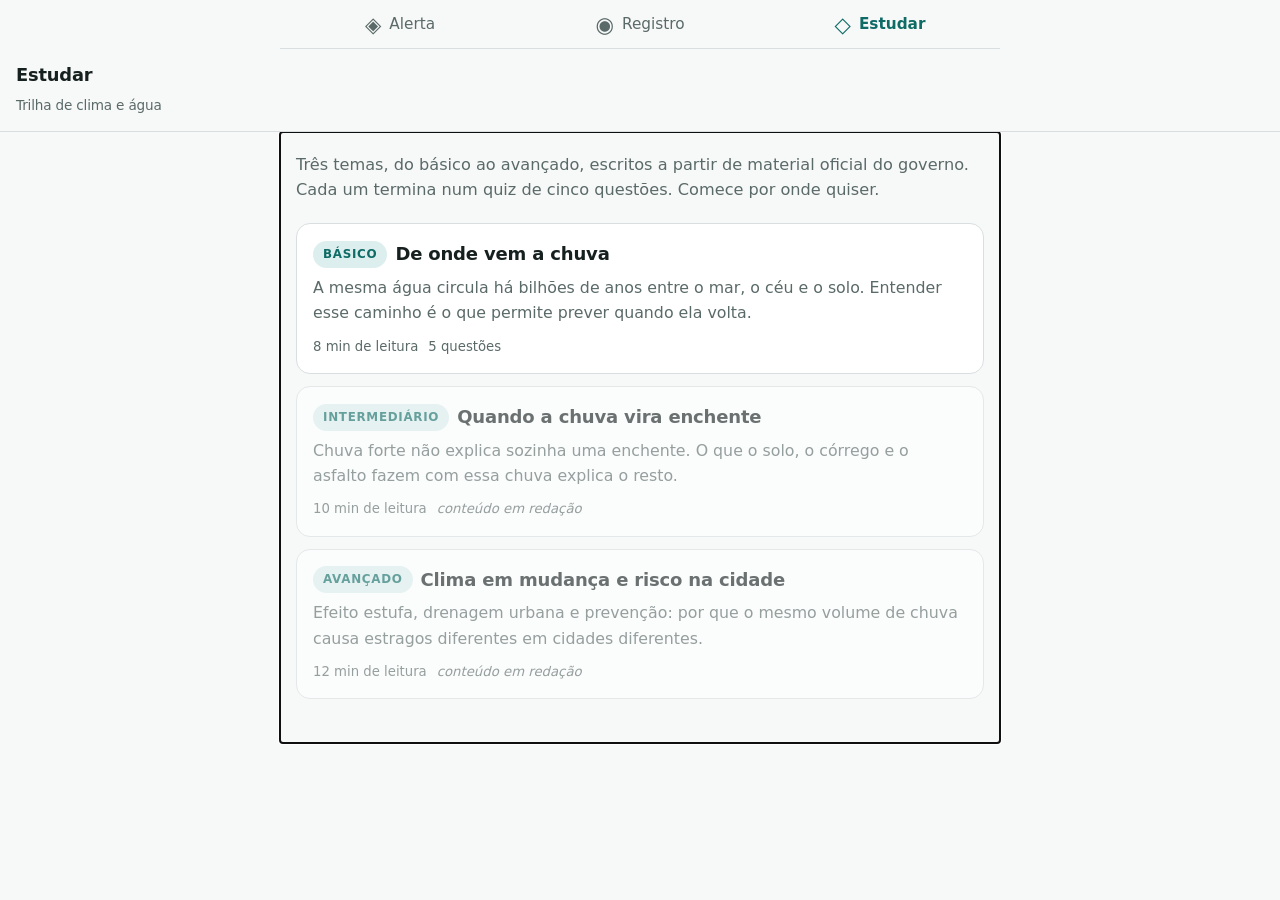
==== app/index.html @ 52921824 "Constrói o protótipo navegável e o primeiro Tema da Trilha Primeira linha de aplicação do repositóri" ====
<!doctype html>
<html lang="pt-BR">
<head>
<meta charset="utf-8">
<meta name="viewport" content="width=device-width, initial-scale=1, viewport-fit=cover">
<title>VAND — alerta, registro e estudo</title>
<meta name="description" content="Retransmite o aviso oficial do INMET, registra alagamento e ensina sobre clima com material oficial do governo.">
<meta name="theme-color" content="#0f6b66">
<link rel="manifest" href="manifest.webmanifest">
<link rel="icon" href="icons/icon-192.png">
<link rel="apple-touch-icon" href="icons/icon-192.png">
<link rel="stylesheet" href="styles.css">
</head>
<body>

<nav class="tabbar" aria-label="Seções do aplicativo">
  <button type="button" data-aba="alerta"><span class="ico" aria-hidden="true">◈</span>Alerta<span class="selo" id="selo-alerta" aria-hidden="true"></span></button>
  <button type="button" data-aba="registro"><span class="ico" aria-hidden="true">◉</span>Registro</button>
  <button type="button" data-aba="estudar"><span class="ico" aria-hidden="true">◇</span>Estudar</button>
</nav>

<header class="topbar">
  <button type="button" class="backbtn" id="voltar" hidden aria-label="Voltar">←</button>
  <h1 id="titulo">Estudar<br><span class="sub" id="subtitulo">Trilha de clima e água</span></h1>
</header>

<main class="wrap" id="tela" tabindex="-1"></main>

<script src="content.js"></script>
<script src="app.js"></script>
</body>
</html>
---- app/styles.css ----
/*
 * Paleta neutra, com acento em azul-petróleo.
 * Ver docs/adr/0003: amarelo, laranja e vermelho são reservados EXCLUSIVAMENTE
 * à severidade de aviso do INMET (aviso_cor) na aba Alerta. Não usar nenhum
 * deles como cor decorativa aqui.
 */
:root {
  --bg: #f7f8f8;
  --surface: #ffffff;
  --surface-2: #eef1f2;
  --border: #d9dfe1;
  --text: #16201f;
  --text-dim: #5a6a68;
  --accent: #0f6b66;
  --accent-soft: #dceeed;
  --accent-text: #ffffff;
  --ok: #1a6b4a;
  --ok-soft: #dcefe5;
  --no: #6b3f5f;
  --no-soft: #f0e3ec;
  --radius: 14px;
  --tabbar: 62px;
}

@media (prefers-color-scheme: dark) {
  :root {
    --bg: #0e1413;
    --surface: #161e1d;
    --surface-2: #1f2a28;
    --border: #2b3a38;
    --text: #e6ecea;
    --text-dim: #93a4a1;
    --accent: #4fd1c5;
    --accent-soft: #16302e;
    --accent-text: #06201e;
    --ok: #6ee7b7;
    --ok-soft: #14302a;
    --no: #e8a5cd;
    --no-soft: #2e1b28;
  }
}

* { box-sizing: border-box; }

html, body {
  margin: 0;
  padding: 0;
  background: var(--bg);
  color: var(--text);
  font-family: system-ui, -apple-system, "Segoe UI", Roboto, sans-serif;
  font-size: 17px;
  line-height: 1.6;
  -webkit-text-size-adjust: 100%;
}

body {
  padding-bottom: calc(var(--tabbar) + env(safe-area-inset-bottom, 0px));
  overflow-wrap: break-word;
}

.wrap {
  max-width: 720px;
  margin: 0 auto;
  padding: 16px 16px 32px;
}

/* ---------- cabeçalho ---------- */
.topbar {
  position: sticky;
  top: 0;
  z-index: 5;
  background: var(--bg);
  border-bottom: 1px solid var(--border);
  padding: 12px 16px calc(12px + env(safe-area-inset-top, 0px));
  padding-top: calc(12px + env(safe-area-inset-top, 0px));
  display: flex;
  align-items: center;
  gap: 12px;
  min-height: 54px;
}
.topbar h1 { font-size: 1.05rem; margin: 0; font-weight: 650; letter-spacing: -0.01em; }
.topbar .sub { font-size: .8rem; color: var(--text-dim); font-weight: 400; }

.backbtn {
  appearance: none;
  border: 1px solid var(--border);
  background: var(--surface);
  color: var(--text);
  border-radius: 999px;
  width: 38px; height: 38px;
  font-size: 1.1rem;
  cursor: pointer;
  flex: 0 0 auto;
  display: grid; place-items: center;
}
.backbtn:active { background: var(--surface-2); }
/* [hidden] sozinho não vence o display:grid acima. */
.backbtn[hidden] { display: none; }

/* ---------- trilha ---------- */
.intro { color: var(--text-dim); font-size: .95rem; margin: 4px 0 20px; }

.tema-card {
  display: block;
  width: 100%;
  text-align: left;
  background: var(--surface);
  border: 1px solid var(--border);
  border-radius: var(--radius);
  padding: 16px;
  margin-bottom: 12px;
  cursor: pointer;
  color: inherit;
  font: inherit;
  position: relative;
}
.tema-card:active { background: var(--surface-2); }
.tema-card[disabled] { cursor: default; opacity: .62; }

.tema-head { display: flex; align-items: center; gap: 8px; flex-wrap: wrap; margin-bottom: 6px; }
.tema-card h2 { font-size: 1.06rem; margin: 0; font-weight: 640; letter-spacing: -0.01em; }
.tema-card p { margin: 0; color: var(--text-dim); font-size: .93rem; }

.nivel {
  font-size: .7rem;
  text-transform: uppercase;
  letter-spacing: .06em;
  font-weight: 700;
  padding: 3px 9px;
  border-radius: 999px;
  background: var(--accent-soft);
  color: var(--accent);
  border: 1px solid transparent;
}
@media (prefers-color-scheme: dark) { .nivel { color: var(--accent); } }

.meta { font-size: .78rem; color: var(--text-dim); margin-top: 10px; display: flex; gap: 10px; flex-wrap: wrap; align-items: center; }
.selo-feito { color: var(--ok); font-weight: 650; }
.selo-vazio { font-style: italic; }

/* ---------- tema ---------- */
.secao { margin: 0 0 28px; }
.secao h3 { font-size: 1.12rem; margin: 0 0 10px; letter-spacing: -0.01em; }
.secao p { margin: 0 0 14px; }

.destaque {
  background: var(--accent-soft);
  border-left: 3px solid var(--accent);
  border-radius: 0 var(--radius) var(--radius) 0;
  padding: 14px 16px;
}
.destaque h3 { font-size: 1rem; margin-bottom: 6px; }
.destaque p { margin: 0; font-size: .95rem; }

.dados { display: grid; gap: 10px; margin-bottom: 12px; }
.dado {
  background: var(--surface);
  border: 1px solid var(--border);
  border-radius: var(--radius);
  padding: 14px 16px;
  display: flex; align-items: baseline; gap: 14px;
}
.dado.largo { display: block; }
.dado .valor { font-size: 1.7rem; font-weight: 700; color: var(--accent); line-height: 1; flex: 0 0 auto; }
.dado .rotulo { font-size: .92rem; color: var(--text-dim); }
.nota { font-size: .9rem; color: var(--text-dim); margin: 0; }

.reflexao {
  background: var(--surface-2);
  border: 1px dashed var(--border);
  border-radius: var(--radius);
  padding: 14px 16px;
  margin-bottom: 12px;
}
.reflexao .tag { font-size: .7rem; text-transform: uppercase; letter-spacing: .06em; color: var(--text-dim); font-weight: 700; display: block; margin-bottom: 6px; }
.reflexao p { margin: 0; font-size: .95rem; }
.reflexao-aviso { font-size: .85rem; color: var(--text-dim); margin: -4px 0 20px; }

/* ---------- quiz ---------- */
.quiz { border-top: 1px solid var(--border); padding-top: 24px; margin-top: 8px; }
.quiz-prog { font-size: .78rem; color: var(--text-dim); text-transform: uppercase; letter-spacing: .06em; font-weight: 700; margin-bottom: 8px; }
.quiz h3 { font-size: 1.08rem; margin: 0 0 14px; }

.alts { display: grid; gap: 8px; margin-bottom: 14px; }
.alt {
  appearance: none;
  text-align: left;
  font: inherit;
  color: inherit;
  background: var(--surface);
  border: 1px solid var(--border);
  border-radius: var(--radius);
  padding: 13px 15px;
  cursor: pointer;
  display: flex; gap: 11px; align-items: flex-start;
  min-height: 48px;
}
.alt:active { background: var(--surface-2); }
.alt .letra { font-weight: 700; color: var(--text-dim); flex: 0 0 auto; }
.alt[aria-disabled="true"] { cursor: default; }
.alt.certa { background: var(--ok-soft); border-color: var(--ok); }
.alt.certa .letra { color: var(--ok); }
.alt.errada { background: var(--no-soft); border-color: var(--no); }
.alt.errada .letra { color: var(--no); }

.explica {
  border-radius: var(--radius);
  padding: 14px 16px;
  margin-bottom: 16px;
  font-size: .95rem;
  background: var(--surface-2);
  border: 1px solid var(--border);
}
.explica strong { display: block; margin-bottom: 4px; }
.explica.certa strong { color: var(--ok); }
.explica.errada strong { color: var(--no); }

.btn {
  appearance: none;
  font: inherit;
  font-weight: 620;
  border: none;
  border-radius: 999px;
  padding: 13px 22px;
  background: var(--accent);
  color: var(--accent-text);
  cursor: pointer;
  min-height: 48px;
}
.btn:active { filter: brightness(.93); }
.btn.ghost { background: transparent; color: var(--accent); border: 1px solid var(--border); }
.btn-row { display: flex; gap: 10px; flex-wrap: wrap; }

/* ---------- resultado ---------- */
.resultado { text-align: center; padding: 20px 0 8px; }
.resultado .score { font-size: 2.6rem; font-weight: 700; color: var(--accent); line-height: 1; }
.resultado p { color: var(--text-dim); }

/* ---------- fontes ---------- */
.fontes { margin-top: 32px; border-top: 1px solid var(--border); padding-top: 16px; font-size: .85rem; color: var(--text-dim); }
.fontes h4 { font-size: .78rem; text-transform: uppercase; letter-spacing: .06em; margin: 0 0 8px; color: var(--text-dim); }
.fontes li { margin-bottom: 8px; }
.fontes ul { margin: 0; padding-left: 18px; }
.aviso-redacao { margin-top: 12px; font-style: italic; }

/* ---------- abas vazias ---------- */
.vazia { text-align: center; padding: 56px 8px; color: var(--text-dim); }
.vazia h2 { color: var(--text); font-size: 1.15rem; margin-bottom: 8px; }
.vazia p { font-size: .95rem; max-width: 34ch; margin: 0 auto 10px; }

/* ---------- barra de abas ---------- */
.tabbar {
  position: fixed;
  bottom: 0; left: 0; right: 0;
  height: calc(var(--tabbar) + env(safe-area-inset-bottom, 0px));
  padding-bottom: env(safe-area-inset-bottom, 0px);
  background: var(--surface);
  border-top: 1px solid var(--border);
  display: flex;
  z-index: 10;
}
.tabbar button {
  flex: 1;
  appearance: none;
  background: none;
  border: none;
  font: inherit;
  font-size: .72rem;
  color: var(--text-dim);
  cursor: pointer;
  display: flex;
  flex-direction: column;
  align-items: center;
  justify-content: center;
  gap: 3px;
  padding: 0;
  position: relative;
}
.tabbar button .ico { font-size: 1.25rem; line-height: 1; }
.tabbar button[aria-current="page"] { color: var(--accent); font-weight: 650; }

/* Selo de presença, nunca contagem — ver ESTADO.md, política de notificação. */
.tabbar .selo {
  position: absolute;
  top: 8px;
  margin-left: 20px;
  width: 8px; height: 8px;
  border-radius: 50%;
  background: var(--accent);
  display: none;
}
.tabbar .selo.on { display: block; }

@media (min-width: 720px) {
  body { padding-bottom: 32px; }
  .tabbar {
    position: sticky;
    top: 0;
    max-width: 720px;
    margin: 0 auto;
    border-top: none;
    border-bottom: 1px solid var(--border);
    height: auto;
    background: var(--bg);
  }
  .tabbar button { flex-direction: row; gap: 8px; font-size: .9rem; padding: 12px 0; }
}
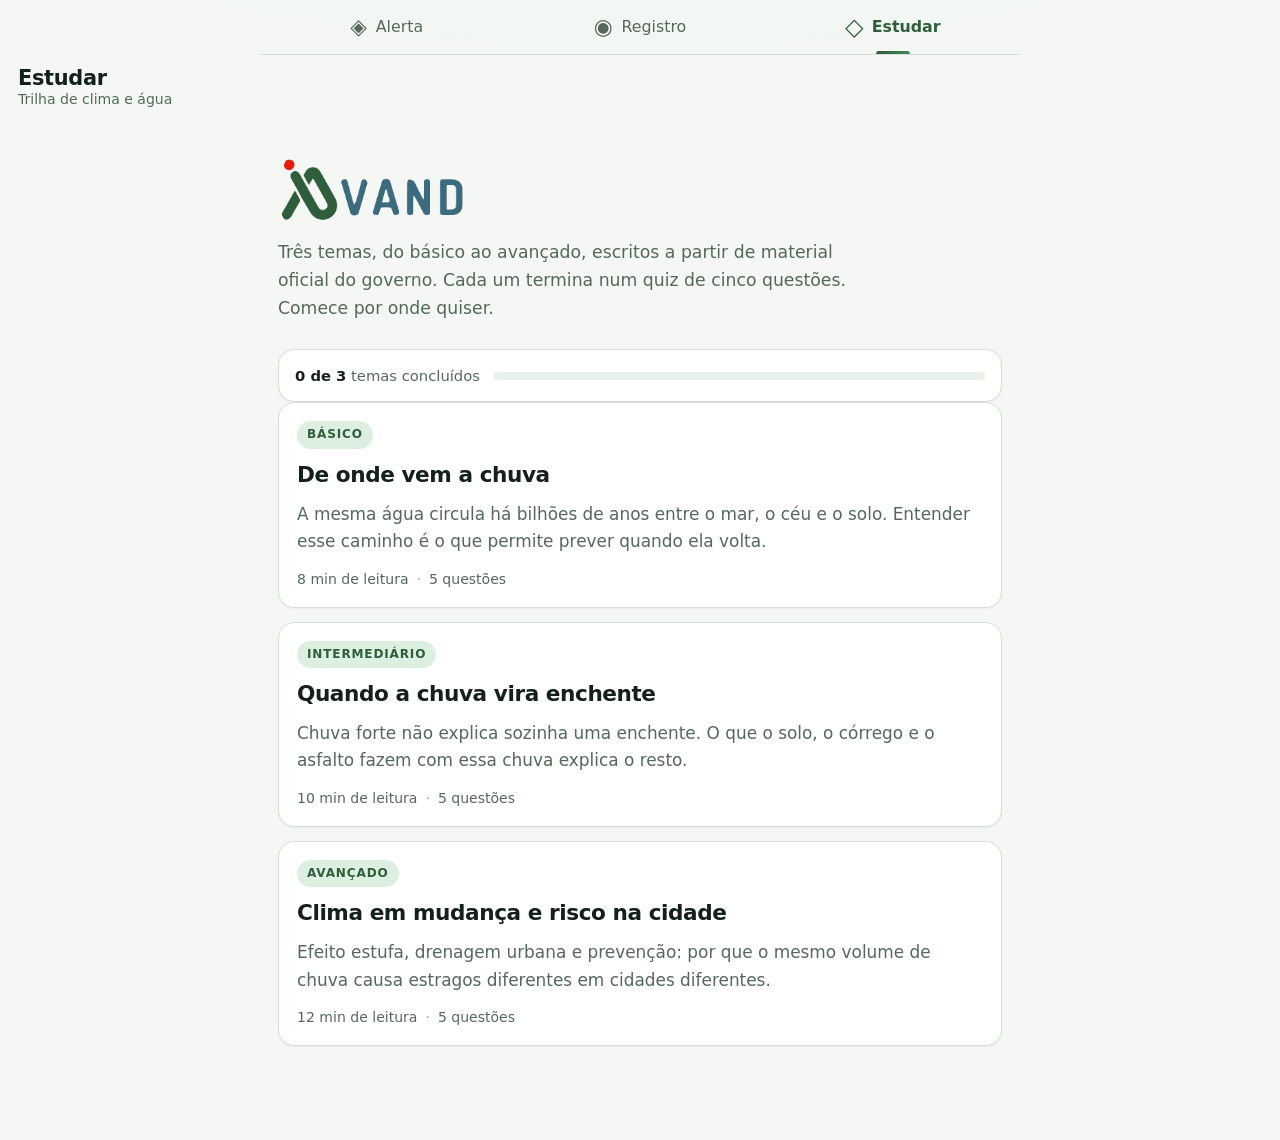
==== commit 1604f7d9: "Reveste o app com o sistema visual da marca A paleta antiga era um azul-petróleo escolhido antes de " ====
--- a/app/index.html
+++ b/app/index.html
@@ -5,7 +5,8 @@
 <meta name="viewport" content="width=device-width, initial-scale=1, viewport-fit=cover">
 <title>VAND — alerta, registro e estudo</title>
 <meta name="description" content="Retransmite o aviso oficial do INMET, registra alagamento e ensina sobre clima com material oficial do governo.">
-<meta name="theme-color" content="#0f6b66">
+<meta name="theme-color" content="#f4f7f4" media="(prefers-color-scheme: light)">
+<meta name="theme-color" content="#0d1410" media="(prefers-color-scheme: dark)">
 <link rel="manifest" href="manifest.webmanifest">
 <link rel="icon" href="icons/icon-192.png">
 <link rel="apple-touch-icon" href="icons/icon-192.png">
@@ -21,7 +22,8 @@
 
 <header class="topbar">
   <button type="button" class="backbtn" id="voltar" hidden aria-label="Voltar">←</button>
-  <h1 id="titulo">Estudar<br><span class="sub" id="subtitulo">Trilha de clima e água</span></h1>
+  <h1 id="titulo">Estudar<span class="sub" id="subtitulo">Trilha de clima e água</span></h1>
+  <div class="progresso-leitura" aria-hidden="true"></div>
 </header>
 
 <main class="wrap" id="tela" tabindex="-1"></main>
--- a/app/styles.css
+++ b/app/styles.css
@@ -1,46 +1,81 @@
 /*
- * Paleta neutra, com acento em azul-petróleo.
- * Ver docs/adr/0003: amarelo, laranja e vermelho são reservados EXCLUSIVAMENTE
- * à severidade de aviso do INMET (aviso_cor) na aba Alerta. Não usar nenhum
- * deles como cor decorativa aqui.
+ * Sistema visual do VAND.
+ *
+ * Paleta derivada da marca: o verde do monograma (#2f5e3a) é o acento.
+ * Ver docs/design/brief_telas_alerta_registro.md.
+ *
+ * ADR 0003 — amarelo, laranja e vermelho são reservados EXCLUSIVAMENTE à
+ * severidade de aviso do INMET (aviso_cor). A única exceção é o ponto da marca,
+ * e por isso a marca não aparece em cabeçalho persistente: só na abertura.
+ *
+ * Movimento: tudo o que se move está atrás de prefers-reduced-motion no fim do
+ * arquivo. Nada aqui pode depender de animação para ser compreendido.
  */
+
 :root {
-  --bg: #f7f8f8;
+  --bg: #f4f7f4;
   --surface: #ffffff;
-  --surface-2: #eef1f2;
-  --border: #d9dfe1;
-  --text: #16201f;
-  --text-dim: #5a6a68;
-  --accent: #0f6b66;
-  --accent-soft: #dceeed;
+  --surface-2: #e9efe9;
+  --border: #d5e0d6;
+  --border-forte: #bccdbe;
+  --text: #14201a;
+  --text-dim: #55685c;
+
+  --accent: #2f5e3a;
+  --accent-2: #43855a;
+  --accent-soft: #dcefe1;
   --accent-text: #ffffff;
-  --ok: #1a6b4a;
-  --ok-soft: #dcefe5;
+
   --no: #6b3f5f;
-  --no-soft: #f0e3ec;
-  --radius: 14px;
-  --tabbar: 62px;
+  --no-soft: #f3e7ef;
+
+  --sombra-1: 0 1px 2px rgba(20, 45, 30, .06);
+  --sombra-2: 0 4px 16px -6px rgba(20, 45, 30, .18);
+  --sombra-3: 0 14px 40px -12px rgba(20, 45, 30, .26);
+
+  --radius: 16px;
+  --radius-sm: 10px;
+  --tabbar: 64px;
+
+  --ease: cubic-bezier(.22, .7, .2, 1);
+  --dur: .34s;
+
+  --marca: url('icons/logo.png');
 }
 
 @media (prefers-color-scheme: dark) {
   :root {
-    --bg: #0e1413;
-    --surface: #161e1d;
-    --surface-2: #1f2a28;
-    --border: #2b3a38;
-    --text: #e6ecea;
-    --text-dim: #93a4a1;
-    --accent: #4fd1c5;
-    --accent-soft: #16302e;
-    --accent-text: #06201e;
-    --ok: #6ee7b7;
-    --ok-soft: #14302a;
+    --bg: #0d1410;
+    --surface: #151e18;
+    --surface-2: #1e2a22;
+    --border: #2a3a30;
+    --border-forte: #3a4d41;
+    --text: #e6ece8;
+    --text-dim: #93a49a;
+
+    --accent: #6cc98a;
+    --accent-2: #a7e6bd;
+    --accent-soft: #17301f;
+    --accent-text: #06200f;
+
     --no: #e8a5cd;
     --no-soft: #2e1b28;
+
+    --sombra-1: 0 1px 2px rgba(0, 0, 0, .4);
+    --sombra-2: 0 4px 16px -6px rgba(0, 0, 0, .6);
+    --sombra-3: 0 14px 40px -12px rgba(0, 0, 0, .7);
+
+    --marca: url('icons/logo-dark.png');
   }
 }
 
 * { box-sizing: border-box; }
+
+html {
+  scroll-behavior: smooth;
+  /* Compensa a topbar fixa quando o quiz rola até si mesmo. */
+  scroll-padding-top: 76px;
+}
 
 html, body {
   margin: 0;
@@ -48,9 +83,10 @@
   background: var(--bg);
   color: var(--text);
   font-family: system-ui, -apple-system, "Segoe UI", Roboto, sans-serif;
-  font-size: 17px;
-  line-height: 1.6;
+  font-size: clamp(16px, 1rem + .2vw, 18px);
+  line-height: 1.62;
   -webkit-text-size-adjust: 100%;
+  -webkit-font-smoothing: antialiased;
 }
 
 body {
@@ -58,28 +94,82 @@
   overflow-wrap: break-word;
 }
 
+/* Brilho fixo ao fundo: dá profundidade sem custar layout. */
+body::before {
+  content: "";
+  position: fixed;
+  inset: -20% -20% auto -20%;
+  height: 60vh;
+  background: radial-gradient(60% 60% at 50% 0%, var(--accent-soft) 0%, transparent 70%);
+  opacity: .7;
+  pointer-events: none;
+  z-index: 0;
+}
+
 .wrap {
-  max-width: 720px;
+  max-width: 760px;
   margin: 0 auto;
-  padding: 16px 16px 32px;
-}
+  padding: 20px 18px 40px;
+  position: relative;
+  z-index: 1;
+}
+.wrap:focus { outline: none; }
 
 /* ---------- cabeçalho ---------- */
 .topbar {
   position: sticky;
   top: 0;
-  z-index: 5;
-  background: var(--bg);
-  border-bottom: 1px solid var(--border);
-  padding: 12px 16px calc(12px + env(safe-area-inset-top, 0px));
-  padding-top: calc(12px + env(safe-area-inset-top, 0px));
+  z-index: 20;
+  background: var(--bg); /* fallback: sem color-mix, a barra não pode ficar transparente */
+  background: color-mix(in srgb, var(--bg) 82%, transparent);
+  backdrop-filter: saturate(1.6) blur(14px);
+  -webkit-backdrop-filter: saturate(1.6) blur(14px);
+  border-bottom: 1px solid transparent;
+  padding: 10px 18px calc(10px + env(safe-area-inset-top, 0px));
+  padding-top: calc(10px + env(safe-area-inset-top, 0px));
   display: flex;
   align-items: center;
   gap: 12px;
-  min-height: 54px;
-}
-.topbar h1 { font-size: 1.05rem; margin: 0; font-weight: 650; letter-spacing: -0.01em; }
-.topbar .sub { font-size: .8rem; color: var(--text-dim); font-weight: 400; }
+  min-height: 56px;
+  transition: border-color var(--dur) var(--ease), box-shadow var(--dur) var(--ease);
+}
+.topbar.rolado {
+  border-bottom-color: var(--border);
+  box-shadow: var(--sombra-1);
+}
+.topbar h1 {
+  font-size: clamp(1.02rem, .95rem + .4vw, 1.16rem);
+  margin: 0;
+  font-weight: 660;
+  letter-spacing: -0.015em;
+  line-height: 1.28;
+  min-width: 0;
+}
+.topbar .sub {
+  display: block;
+  font-size: .78rem;
+  color: var(--text-dim);
+  font-weight: 450;
+  letter-spacing: 0;
+}
+
+/* Barra de leitura: quanto do Tema já passou. Puramente CSS, movida pelo scroll. */
+.progresso-leitura {
+  position: absolute;
+  left: 0; right: 0; bottom: -1px;
+  height: 2px;
+  background: linear-gradient(90deg, var(--accent), var(--accent-2));
+  transform-origin: 0 50%;
+  transform: scaleX(0);
+  border-radius: 0 2px 2px 0;
+}
+@supports (animation-timeline: scroll()) {
+  .lendo .progresso-leitura {
+    animation: encher linear both;
+    animation-timeline: scroll(root block);
+  }
+}
+@keyframes encher { to { transform: scaleX(1); } }
 
 .backbtn {
   appearance: none;
@@ -87,19 +177,67 @@
   background: var(--surface);
   color: var(--text);
   border-radius: 999px;
-  width: 38px; height: 38px;
-  font-size: 1.1rem;
+  width: 40px; height: 40px;
+  font-size: 1.15rem;
   cursor: pointer;
   flex: 0 0 auto;
   display: grid; place-items: center;
-}
-.backbtn:active { background: var(--surface-2); }
-/* [hidden] sozinho não vence o display:grid acima. */
+  box-shadow: var(--sombra-1);
+  transition: transform .18s var(--ease), background .18s var(--ease);
+}
+.backbtn:hover { background: var(--surface-2); }
+.backbtn:active { transform: scale(.92); }
 .backbtn[hidden] { display: none; }
 
-/* ---------- trilha ---------- */
-.intro { color: var(--text-dim); font-size: .95rem; margin: 4px 0 20px; }
-
+/* ---------- abertura da trilha ---------- */
+/* Único lugar onde a marca aparece — ver ADR 0003 e o brief. */
+.hero {
+  display: grid;
+  gap: 14px;
+  padding: 8px 0 26px;
+}
+.hero .marca {
+  width: clamp(150px, 42vw, 190px);
+  aspect-ratio: 551 / 198;
+  background: var(--marca) center/contain no-repeat;
+}
+.hero p {
+  margin: 0;
+  color: var(--text-dim);
+  font-size: .96rem;
+  max-width: 52ch;
+}
+
+.painel {
+  display: flex;
+  align-items: center;
+  gap: 14px;
+  padding: 14px 16px;
+  background: var(--surface);
+  border: 1px solid var(--border);
+  border-radius: var(--radius);
+  box-shadow: var(--sombra-1);
+}
+.painel .rotulo { font-size: .82rem; color: var(--text-dim); }
+.painel .rotulo strong { color: var(--text); font-weight: 660; }
+.barra {
+  flex: 1;
+  height: 8px;
+  border-radius: 999px;
+  background: var(--surface-2);
+  overflow: hidden;
+  min-width: 60px;
+}
+.barra i {
+  display: block;
+  height: 100%;
+  width: var(--pct, 0%);
+  border-radius: inherit;
+  background: linear-gradient(90deg, var(--accent), var(--accent-2));
+  transition: width .9s var(--ease);
+}
+
+/* ---------- cartões da trilha ---------- */
 .tema-card {
   display: block;
   width: 100%;
@@ -107,81 +245,173 @@
   background: var(--surface);
   border: 1px solid var(--border);
   border-radius: var(--radius);
-  padding: 16px;
-  margin-bottom: 12px;
+  padding: 18px 18px 16px;
+  margin-bottom: 14px;
   cursor: pointer;
   color: inherit;
   font: inherit;
   position: relative;
-}
-.tema-card:active { background: var(--surface-2); }
-.tema-card[disabled] { cursor: default; opacity: .62; }
-
-.tema-head { display: flex; align-items: center; gap: 8px; flex-wrap: wrap; margin-bottom: 6px; }
-.tema-card h2 { font-size: 1.06rem; margin: 0; font-weight: 640; letter-spacing: -0.01em; }
-.tema-card p { margin: 0; color: var(--text-dim); font-size: .93rem; }
+  overflow: hidden;
+  box-shadow: var(--sombra-1);
+  transition: transform .22s var(--ease), box-shadow .22s var(--ease),
+              border-color .22s var(--ease);
+  animation: surge .5s var(--ease) both;
+  animation-delay: calc(var(--i, 0) * 70ms);
+}
+/* Fio de acento na borda esquerda, que cresce ao passar o dedo/mouse. */
+.tema-card::before {
+  content: "";
+  position: absolute;
+  left: 0; top: 0; bottom: 0;
+  width: 3px;
+  background: linear-gradient(180deg, var(--accent), var(--accent-2));
+  transform: scaleY(0);
+  transform-origin: 50% 0;
+  transition: transform .3s var(--ease);
+}
+.tema-card:hover:not([disabled]) {
+  transform: translateY(-2px);
+  box-shadow: var(--sombra-2);
+  border-color: var(--border-forte);
+}
+.tema-card:hover:not([disabled])::before,
+.tema-card:focus-visible::before { transform: scaleY(1); }
+.tema-card:active:not([disabled]) { transform: translateY(0) scale(.995); }
+.tema-card[disabled] { cursor: default; opacity: .58; box-shadow: none; }
+
+@keyframes surge {
+  from { opacity: 0; transform: translateY(10px); }
+  to   { opacity: 1; transform: translateY(0); }
+}
+
+/* O chip de Nível fica sempre na própria linha: com flex-wrap, títulos curtos
+   subiam para junto dele e os cartões não alinhavam entre si. */
+.tema-head { display: grid; justify-items: start; gap: 9px; margin-bottom: 8px; }
+.tema-card h2 {
+  font-size: clamp(1.08rem, 1rem + .35vw, 1.2rem);
+  margin: 0;
+  font-weight: 660;
+  letter-spacing: -0.02em;
+}
+.tema-card > p { margin: 0; color: var(--text-dim); font-size: .94rem; }
 
 .nivel {
-  font-size: .7rem;
+  font-size: .67rem;
   text-transform: uppercase;
-  letter-spacing: .06em;
-  font-weight: 700;
-  padding: 3px 9px;
+  letter-spacing: .07em;
+  font-weight: 750;
+  padding: 4px 10px;
   border-radius: 999px;
   background: var(--accent-soft);
   color: var(--accent);
-  border: 1px solid transparent;
-}
-@media (prefers-color-scheme: dark) { .nivel { color: var(--accent); } }
-
-.meta { font-size: .78rem; color: var(--text-dim); margin-top: 10px; display: flex; gap: 10px; flex-wrap: wrap; align-items: center; }
-.selo-feito { color: var(--ok); font-weight: 650; }
+}
+
+.meta {
+  font-size: .78rem;
+  color: var(--text-dim);
+  margin-top: 12px;
+  display: flex; gap: 8px; flex-wrap: wrap; align-items: center;
+}
+.meta > span + span::before { content: "·"; margin-right: 8px; opacity: .6; }
+.selo-feito { color: var(--accent); font-weight: 680; }
 .selo-vazio { font-style: italic; }
 
-/* ---------- tema ---------- */
-.secao { margin: 0 0 28px; }
-.secao h3 { font-size: 1.12rem; margin: 0 0 10px; letter-spacing: -0.01em; }
-.secao p { margin: 0 0 14px; }
+.intro { color: var(--text-dim); font-size: .95rem; margin: 0 0 20px; }
+
+/* ---------- seções do Tema ---------- */
+.secao {
+  margin: 0 0 32px;
+  animation: surge .45s var(--ease) both;
+  animation-delay: calc(var(--i, 0) * 45ms);
+}
+.secao h3 {
+  font-size: clamp(1.14rem, 1.05rem + .4vw, 1.3rem);
+  margin: 0 0 12px;
+  letter-spacing: -0.02em;
+  line-height: 1.32;
+}
+.secao p { margin: 0 0 15px; }
+.secao p:last-child { margin-bottom: 0; }
 
 .destaque {
-  background: var(--accent-soft);
-  border-left: 3px solid var(--accent);
-  border-radius: 0 var(--radius) var(--radius) 0;
-  padding: 14px 16px;
-}
-.destaque h3 { font-size: 1rem; margin-bottom: 6px; }
+  background: linear-gradient(135deg, var(--accent-soft), transparent 140%);
+  border: 1px solid var(--border);
+  border-color: color-mix(in srgb, var(--accent) 22%, transparent);
+  border-radius: var(--radius);
+  padding: 18px 20px;
+}
+.destaque h3 { font-size: 1.02rem; margin-bottom: 8px; color: var(--accent); }
 .destaque p { margin: 0; font-size: .95rem; }
 
-.dados { display: grid; gap: 10px; margin-bottom: 12px; }
+.dados { display: grid; gap: 10px; margin-bottom: 14px; }
 .dado {
   background: var(--surface);
   border: 1px solid var(--border);
   border-radius: var(--radius);
-  padding: 14px 16px;
-  display: flex; align-items: baseline; gap: 14px;
+  padding: 16px 18px;
+  display: flex; align-items: baseline; gap: 16px;
+  box-shadow: var(--sombra-1);
 }
 .dado.largo { display: block; }
-.dado .valor { font-size: 1.7rem; font-weight: 700; color: var(--accent); line-height: 1; flex: 0 0 auto; }
-.dado .rotulo { font-size: .92rem; color: var(--text-dim); }
-.nota { font-size: .9rem; color: var(--text-dim); margin: 0; }
+.dado .valor {
+  font-size: clamp(1.7rem, 1.4rem + 1.4vw, 2.1rem);
+  font-weight: 720;
+  color: var(--accent);
+  line-height: 1;
+  flex: 0 0 auto;
+  letter-spacing: -0.03em;
+  font-variant-numeric: tabular-nums;
+}
+.dado .rotulo { font-size: .9rem; color: var(--text-dim); }
+.nota { font-size: .89rem; color: var(--text-dim); margin: 0; }
+
+.glossario { display: grid; gap: 10px; margin-bottom: 14px; }
+.termo {
+  background: var(--surface);
+  border: 1px solid var(--border);
+  border-left: 3px solid var(--accent);
+  border-radius: var(--radius-sm) var(--radius) var(--radius) var(--radius-sm);
+  padding: 14px 18px;
+  box-shadow: var(--sombra-1);
+}
+.termo .palavra {
+  display: block;
+  font-weight: 720;
+  color: var(--accent);
+  margin-bottom: 5px;
+  letter-spacing: -0.01em;
+}
+.termo p { margin: 0; font-size: .94rem; }
 
 .reflexao {
   background: var(--surface-2);
-  border: 1px dashed var(--border);
-  border-radius: var(--radius);
-  padding: 14px 16px;
+  border: 1px dashed var(--border-forte);
+  border-radius: var(--radius);
+  padding: 16px 18px;
   margin-bottom: 12px;
 }
-.reflexao .tag { font-size: .7rem; text-transform: uppercase; letter-spacing: .06em; color: var(--text-dim); font-weight: 700; display: block; margin-bottom: 6px; }
-.reflexao p { margin: 0; font-size: .95rem; }
-.reflexao-aviso { font-size: .85rem; color: var(--text-dim); margin: -4px 0 20px; }
+.reflexao .tag {
+  font-size: .67rem; text-transform: uppercase; letter-spacing: .08em;
+  color: var(--text-dim); font-weight: 750; display: block; margin-bottom: 7px;
+}
+.reflexao p { margin: 0; font-size: .94rem; }
+.reflexao-aviso { font-size: .84rem; color: var(--text-dim); margin: 2px 0 0; font-style: italic; }
 
 /* ---------- quiz ---------- */
-.quiz { border-top: 1px solid var(--border); padding-top: 24px; margin-top: 8px; }
-.quiz-prog { font-size: .78rem; color: var(--text-dim); text-transform: uppercase; letter-spacing: .06em; font-weight: 700; margin-bottom: 8px; }
-.quiz h3 { font-size: 1.08rem; margin: 0 0 14px; }
-
-.alts { display: grid; gap: 8px; margin-bottom: 14px; }
+.quiz {
+  border-top: 1px solid var(--border);
+  padding-top: 28px;
+  margin-top: 12px;
+}
+.quiz-prog {
+  font-size: .72rem; color: var(--text-dim); text-transform: uppercase;
+  letter-spacing: .09em; font-weight: 750; margin: 0 0 10px;
+  display: flex; align-items: center; gap: 12px;
+}
+.quiz-prog .barra { height: 4px; }
+.quiz h3 { font-size: clamp(1.08rem, 1rem + .4vw, 1.2rem); margin: 0 0 16px; letter-spacing: -0.015em; }
+
+.alts { display: grid; gap: 9px; margin-bottom: 16px; }
 .alt {
   appearance: none;
   text-align: left;
@@ -190,63 +420,128 @@
   background: var(--surface);
   border: 1px solid var(--border);
   border-radius: var(--radius);
-  padding: 13px 15px;
+  padding: 14px 16px;
   cursor: pointer;
-  display: flex; gap: 11px; align-items: flex-start;
-  min-height: 48px;
-}
-.alt:active { background: var(--surface-2); }
-.alt .letra { font-weight: 700; color: var(--text-dim); flex: 0 0 auto; }
+  display: flex; gap: 12px; align-items: flex-start;
+  min-height: 52px;
+  box-shadow: var(--sombra-1);
+  transition: transform .16s var(--ease), border-color .16s var(--ease),
+              background .16s var(--ease);
+  animation: surge .3s var(--ease) both;
+  animation-delay: calc(var(--i, 0) * 45ms);
+}
+.alt:hover:not([aria-disabled]) { border-color: var(--accent); transform: translateX(2px); }
+.alt:active:not([aria-disabled]) { transform: scale(.99); }
+.alt .letra {
+  font-weight: 720;
+  color: var(--text-dim);
+  flex: 0 0 auto;
+  width: 24px; height: 24px;
+  border-radius: 50%;
+  background: var(--surface-2);
+  display: grid; place-items: center;
+  font-size: .8rem;
+  margin-top: 1px;
+  transition: background .16s var(--ease), color .16s var(--ease);
+}
 .alt[aria-disabled="true"] { cursor: default; }
-.alt.certa { background: var(--ok-soft); border-color: var(--ok); }
-.alt.certa .letra { color: var(--ok); }
+.alt.certa { background: var(--accent-soft); border-color: var(--accent); }
+.alt.certa .letra { background: var(--accent); color: var(--accent-text); }
 .alt.errada { background: var(--no-soft); border-color: var(--no); }
-.alt.errada .letra { color: var(--no); }
+.alt.errada .letra { background: var(--no); color: var(--surface); }
 
 .explica {
   border-radius: var(--radius);
-  padding: 14px 16px;
-  margin-bottom: 16px;
-  font-size: .95rem;
+  padding: 16px 18px;
+  margin-bottom: 18px;
+  font-size: .94rem;
   background: var(--surface-2);
   border: 1px solid var(--border);
-}
-.explica strong { display: block; margin-bottom: 4px; }
-.explica.certa strong { color: var(--ok); }
+  animation: surge .3s var(--ease) both;
+}
+.explica strong { display: block; margin-bottom: 5px; letter-spacing: -0.01em; }
+.explica.certa strong { color: var(--accent); }
 .explica.errada strong { color: var(--no); }
 
 .btn {
   appearance: none;
   font: inherit;
-  font-weight: 620;
-  border: none;
+  font-weight: 640;
+  border: 1px solid transparent;
   border-radius: 999px;
-  padding: 13px 22px;
+  padding: 13px 24px;
   background: var(--accent);
   color: var(--accent-text);
   cursor: pointer;
-  min-height: 48px;
-}
-.btn:active { filter: brightness(.93); }
-.btn.ghost { background: transparent; color: var(--accent); border: 1px solid var(--border); }
+  min-height: 50px;
+  box-shadow: var(--sombra-2);
+  transition: transform .16s var(--ease), filter .16s var(--ease);
+}
+.btn:hover { filter: brightness(1.08); }
+.btn:active { transform: scale(.97); }
+.btn.ghost {
+  background: transparent;
+  color: var(--accent);
+  border-color: var(--border-forte);
+  box-shadow: none;
+}
 .btn-row { display: flex; gap: 10px; flex-wrap: wrap; }
 
 /* ---------- resultado ---------- */
-.resultado { text-align: center; padding: 20px 0 8px; }
-.resultado .score { font-size: 2.6rem; font-weight: 700; color: var(--accent); line-height: 1; }
-.resultado p { color: var(--text-dim); }
+.resultado { text-align: center; padding: 26px 0 12px; }
+.resultado .score {
+  font-size: clamp(2.8rem, 2.2rem + 3vw, 3.6rem);
+  font-weight: 740;
+  color: var(--accent);
+  line-height: 1;
+  letter-spacing: -0.04em;
+  font-variant-numeric: tabular-nums;
+  animation: pulo .5s var(--ease) both;
+}
+@keyframes pulo {
+  from { opacity: 0; transform: scale(.82); }
+  60%  { transform: scale(1.04); }
+  to   { opacity: 1; transform: scale(1); }
+}
+.resultado p { color: var(--text-dim); margin: 10px 0 0; }
 
 /* ---------- fontes ---------- */
-.fontes { margin-top: 32px; border-top: 1px solid var(--border); padding-top: 16px; font-size: .85rem; color: var(--text-dim); }
-.fontes h4 { font-size: .78rem; text-transform: uppercase; letter-spacing: .06em; margin: 0 0 8px; color: var(--text-dim); }
-.fontes li { margin-bottom: 8px; }
+.fontes {
+  margin-top: 36px;
+  border-top: 1px solid var(--border);
+  padding-top: 18px;
+  font-size: .84rem;
+  color: var(--text-dim);
+}
+.fontes h4 {
+  font-size: .72rem; text-transform: uppercase; letter-spacing: .09em;
+  margin: 0 0 10px; color: var(--text-dim); font-weight: 750;
+}
 .fontes ul { margin: 0; padding-left: 18px; }
-.aviso-redacao { margin-top: 12px; font-style: italic; }
-
-/* ---------- abas vazias ---------- */
-.vazia { text-align: center; padding: 56px 8px; color: var(--text-dim); }
-.vazia h2 { color: var(--text); font-size: 1.15rem; margin-bottom: 8px; }
-.vazia p { font-size: .95rem; max-width: 34ch; margin: 0 auto 10px; }
+.fontes li { margin-bottom: 9px; }
+.aviso-redacao { margin-top: 14px; font-style: italic; }
+
+/* ---------- abas ainda sem tela ---------- */
+.vazia {
+  text-align: center;
+  padding: 52px 20px;
+  color: var(--text-dim);
+  background: var(--surface);
+  border: 1px dashed var(--border-forte);
+  border-radius: var(--radius);
+  animation: surge .45s var(--ease) both;
+}
+.vazia .emblema {
+  width: 52px; height: 52px;
+  margin: 0 auto 16px;
+  border-radius: 16px;
+  background: var(--accent-soft);
+  color: var(--accent);
+  display: grid; place-items: center;
+  font-size: 1.5rem;
+}
+.vazia h2 { color: var(--text); font-size: 1.16rem; margin: 0 0 10px; letter-spacing: -0.02em; }
+.vazia p { font-size: .94rem; max-width: 40ch; margin: 0 auto; }
 
 /* ---------- barra de abas ---------- */
 .tabbar {
@@ -254,10 +549,13 @@
   bottom: 0; left: 0; right: 0;
   height: calc(var(--tabbar) + env(safe-area-inset-bottom, 0px));
   padding-bottom: env(safe-area-inset-bottom, 0px);
-  background: var(--surface);
+  background: var(--surface); /* fallback, idem */
+  background: color-mix(in srgb, var(--surface) 88%, transparent);
+  backdrop-filter: saturate(1.6) blur(16px);
+  -webkit-backdrop-filter: saturate(1.6) blur(16px);
   border-top: 1px solid var(--border);
   display: flex;
-  z-index: 10;
+  z-index: 30;
 }
 .tabbar button {
   flex: 1;
@@ -265,25 +563,43 @@
   background: none;
   border: none;
   font: inherit;
-  font-size: .72rem;
+  font-size: .71rem;
   color: var(--text-dim);
   cursor: pointer;
   display: flex;
   flex-direction: column;
   align-items: center;
   justify-content: center;
-  gap: 3px;
+  gap: 4px;
   padding: 0;
   position: relative;
-}
-.tabbar button .ico { font-size: 1.25rem; line-height: 1; }
-.tabbar button[aria-current="page"] { color: var(--accent); font-weight: 650; }
+  transition: color .22s var(--ease);
+}
+.tabbar button .ico {
+  font-size: 1.2rem;
+  line-height: 1;
+  transition: transform .3s var(--ease);
+}
+.tabbar button[aria-current="page"] { color: var(--accent); font-weight: 680; }
+.tabbar button[aria-current="page"] .ico { transform: translateY(-2px) scale(1.12); }
+/* Traço que desliza entre as abas. */
+.tabbar button::after {
+  content: "";
+  position: absolute;
+  top: 0;
+  width: 26px; height: 3px;
+  border-radius: 0 0 3px 3px;
+  background: linear-gradient(90deg, var(--accent), var(--accent-2));
+  transform: scaleX(0);
+  transition: transform .3s var(--ease);
+}
+.tabbar button[aria-current="page"]::after { transform: scaleX(1); }
 
 /* Selo de presença, nunca contagem — ver ESTADO.md, política de notificação. */
 .tabbar .selo {
   position: absolute;
-  top: 8px;
-  margin-left: 20px;
+  top: 10px;
+  margin-left: 22px;
   width: 8px; height: 8px;
   border-radius: 50%;
   background: var(--accent);
@@ -291,17 +607,42 @@
 }
 .tabbar .selo.on { display: block; }
 
-@media (min-width: 720px) {
-  body { padding-bottom: 32px; }
+/* ---------- foco visível, em tudo ---------- */
+:where(button, a, [tabindex]):focus-visible {
+  outline: 2px solid var(--accent);
+  outline-offset: 2px;
+  border-radius: var(--radius-sm);
+}
+
+/* ---------- telas largas ---------- */
+@media (min-width: 760px) {
+  body { padding-bottom: 40px; }
   .tabbar {
     position: sticky;
     top: 0;
-    max-width: 720px;
+    max-width: 760px;
     margin: 0 auto;
     border-top: none;
     border-bottom: 1px solid var(--border);
     height: auto;
-    background: var(--bg);
+      background: var(--bg);
+    background: color-mix(in srgb, var(--bg) 85%, transparent);
   }
-  .tabbar button { flex-direction: row; gap: 8px; font-size: .9rem; padding: 12px 0; }
-}
+  .tabbar button { flex-direction: row; gap: 9px; font-size: .88rem; padding: 14px 0; }
+  .tabbar button::after { top: auto; bottom: 0; border-radius: 3px 3px 0 0; width: 34px; }
+  .tabbar button[aria-current="page"] .ico { transform: scale(1.12); }
+  .hero { padding-top: 16px; }
+}
+
+/* ---------- quem pediu menos movimento ---------- */
+@media (prefers-reduced-motion: reduce) {
+  html { scroll-behavior: auto; }
+  *, *::before, *::after {
+    animation-duration: .001ms !important;
+    animation-delay: 0ms !important;
+    animation-iteration-count: 1 !important;
+    transition-duration: .001ms !important;
+  }
+  .tema-card:hover:not([disabled]) { transform: none; }
+  .alt:hover:not([aria-disabled]) { transform: none; }
+}
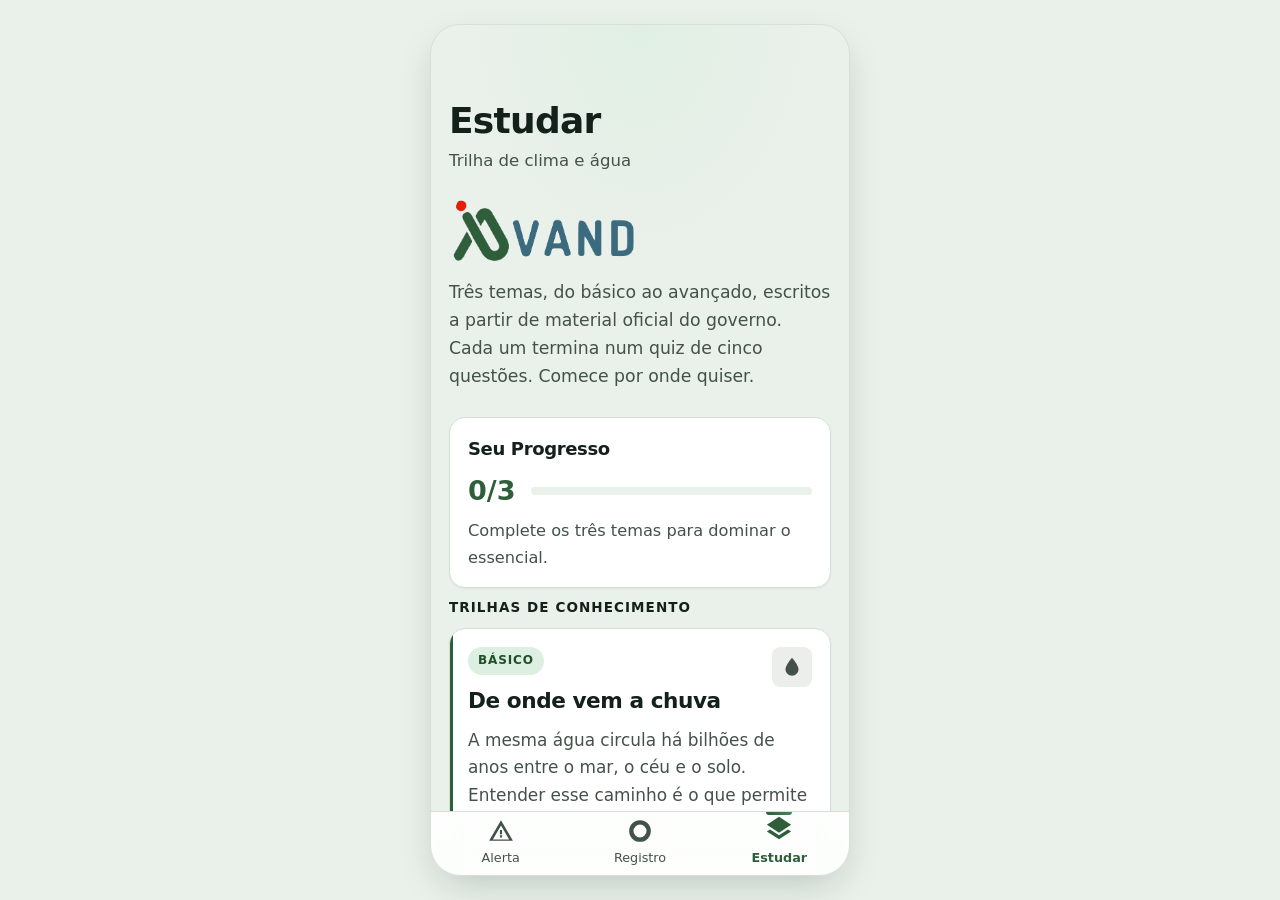
==== commit 18b4695c: "feat(app): sistema visual do redesign e estrutura de app de celular Aplica o sistema visual de redes" ====
--- a/app/index.html
+++ b/app/index.html
@@ -5,7 +5,12 @@
 <meta name="viewport" content="width=device-width, initial-scale=1, viewport-fit=cover">
 <title>VAND — alerta, registro e estudo</title>
 <meta name="description" content="Retransmite o aviso oficial do INMET, registra alagamento e ensina sobre clima com material oficial do governo.">
-<meta name="theme-color" content="#f4f7f4" media="(prefers-color-scheme: light)">
+<meta name="mobile-web-app-capable" content="yes">
+<meta name="apple-mobile-web-app-capable" content="yes">
+<meta name="apple-mobile-web-app-status-bar-style" content="default">
+<meta name="apple-mobile-web-app-title" content="VAND">
+<meta name="color-scheme" content="light dark">
+<meta name="theme-color" content="#f8faf8" media="(prefers-color-scheme: light)">
 <meta name="theme-color" content="#0d1410" media="(prefers-color-scheme: dark)">
 <link rel="manifest" href="manifest.webmanifest">
 <link rel="icon" href="icons/icon-192.png">
@@ -13,21 +18,26 @@
 <link rel="stylesheet" href="styles.css">
 </head>
 <body>
+<div class="app">
 
-<nav class="tabbar" aria-label="Seções do aplicativo">
-  <button type="button" data-aba="alerta"><span class="ico" aria-hidden="true">◈</span>Alerta<span class="selo" id="selo-alerta" aria-hidden="true"></span></button>
-  <button type="button" data-aba="registro"><span class="ico" aria-hidden="true">◉</span>Registro</button>
-  <button type="button" data-aba="estudar"><span class="ico" aria-hidden="true">◇</span>Estudar</button>
-</nav>
+  <header class="topbar" id="topbar">
+    <button type="button" class="backbtn" id="voltar" hidden aria-label="Voltar">←</button>
+    <p class="topbar-titulo" id="topbar-titulo" aria-hidden="true"></p>
+    <div class="progresso-leitura" id="progresso-leitura" aria-hidden="true"></div>
+  </header>
 
-<header class="topbar">
-  <button type="button" class="backbtn" id="voltar" hidden aria-label="Voltar">←</button>
-  <h1 id="titulo">Estudar<span class="sub" id="subtitulo">Trilha de clima e água</span></h1>
-  <div class="progresso-leitura" aria-hidden="true"></div>
-</header>
+  <main class="conteudo" id="conteudo" tabindex="-1">
+    <div class="wrap" id="tela"></div>
+  </main>
 
-<main class="wrap" id="tela" tabindex="-1"></main>
+  <nav class="tabbar" aria-label="Seções do aplicativo">
+    <button type="button" data-aba="alerta"><span class="ico-slot"></span>Alerta<span class="selo" id="selo-alerta" aria-hidden="true"></span></button>
+    <button type="button" data-aba="registro"><span class="ico-slot"></span>Registro</button>
+    <button type="button" data-aba="estudar"><span class="ico-slot"></span>Estudar</button>
+  </nav>
 
+</div>
+<script src="dados.js"></script>
 <script src="content.js"></script>
 <script src="app.js"></script>
 </body>
--- a/app/styles.css
+++ b/app/styles.css
@@ -1,5 +1,6 @@
 /*
- * Sistema visual do VAND.
+ * Sistema visual do VAND — redesign implementado conforme
+ * docs/superpowers/plans/2026-08-22-redesign-sistema-visual-app.md
  *
  * Paleta derivada da marca: o verde do monograma (#2f5e3a) é o acento.
  * Ver docs/design/brief_telas_alerta_registro.md.
@@ -13,21 +14,30 @@
  */
 
 :root {
-  --bg: #f4f7f4;
+  --bg: #f8faf8;
   --surface: #ffffff;
-  --surface-2: #e9efe9;
-  --border: #d5e0d6;
-  --border-forte: #bccdbe;
+  --surface-2: #eaf0ea;
+  --surface-3: #eceeec;
+  --border: #d6e0d6;
+  --border-forte: #c1c9be;
   --text: #14201a;
-  --text-dim: #55685c;
+  --text-dim: #435249;
 
   --accent: #2f5e3a;
   --accent-2: #43855a;
   --accent-soft: #dcefe1;
+  --accent-forte: #21502d;
   --accent-text: #ffffff;
 
-  --no: #6b3f5f;
-  --no-soft: #f3e7ef;
+  --sim: #285076;
+  --sim-text: #ffffff;
+  --nao: #6b3f5f;
+  --nao-text: #ffffff;
+  --nao-soft: #f3e7ef;
+
+  --sev-potencial: #FFFE00;
+  --sev-perigo: #F96602;
+  --sev-grande: #F80703;
 
   --sombra-1: 0 1px 2px rgba(20, 45, 30, .06);
   --sombra-2: 0 4px 16px -6px rgba(20, 45, 30, .18);
@@ -36,6 +46,7 @@
   --radius: 16px;
   --radius-sm: 10px;
   --tabbar: 64px;
+  --margem: 18px;
 
   --ease: cubic-bezier(.22, .7, .2, 1);
   --dur: .34s;
@@ -48,18 +59,23 @@
     --bg: #0d1410;
     --surface: #151e18;
     --surface-2: #1e2a22;
+    --surface-3: #243026;
     --border: #2a3a30;
     --border-forte: #3a4d41;
     --text: #e6ece8;
-    --text-dim: #93a49a;
+    --text-dim: #a8b5ad;
 
     --accent: #6cc98a;
     --accent-2: #a7e6bd;
     --accent-soft: #17301f;
+    --accent-forte: #6cc98a;
     --accent-text: #06200f;
 
-    --no: #e8a5cd;
-    --no-soft: #2e1b28;
+    --sim: #9cbce1;
+    --sim-text: #0d1410;
+    --nao: #e8a5cd;
+    --nao-text: #0d1410;
+    --nao-soft: #2e1b28;
 
     --sombra-1: 0 1px 2px rgba(0, 0, 0, .4);
     --sombra-2: 0 4px 16px -6px rgba(0, 0, 0, .6);
@@ -69,17 +85,24 @@
   }
 }
 
-* { box-sizing: border-box; }
-
-html {
-  scroll-behavior: smooth;
-  /* Compensa a topbar fixa quando o quiz rola até si mesmo. */
-  scroll-padding-top: 76px;
-}
+* {
+  box-sizing: border-box;
+  -webkit-tap-highlight-color: transparent;
+}
+/* `manipulation` derruba o atraso de ~300ms que o navegador guarda esperando
+   um duplo-toque de zoom. Não desabilita o zoom por pinça. */
+button, a, [role="button"] { touch-action: manipulation; }
+/* Só o cromo. O conteúdo continua selecionável: a tela de Aviso traz telefones. */
+.topbar, .tabbar { -webkit-user-select: none; user-select: none; }
 
 html, body {
+  height: 100%;
   margin: 0;
   padding: 0;
+  /* O documento não rola: quem rola é .conteudo. Sem isto, o iOS dá o efeito
+     elástico no documento inteiro e o cromo fixo balança junto. */
+  overflow: hidden;
+  overscroll-behavior: none;
   background: var(--bg);
   color: var(--text);
   font-family: system-ui, -apple-system, "Segoe UI", Roboto, sans-serif;
@@ -89,16 +112,47 @@
   -webkit-font-smoothing: antialiased;
 }
 
+.app {
+  position: relative;      /* âncora do brilho de fundo; ver abaixo */
+  display: grid;
+  grid-template-rows: auto 1fr auto;
+  height: 100vh;           /* fallback */
+  height: 100dvh;          /* desconta a barra do navegador quando ela aparece */
+  overflow: hidden;
+  isolation: isolate;
+}
+
+.conteudo {
+  min-height: 0;           /* sem isto o filho de grid não encolhe e nada rola */
+  overflow-y: auto;
+  overflow-x: hidden;
+  overscroll-behavior-y: contain;
+  -webkit-overflow-scrolling: touch;
+  scroll-behavior: smooth;
+  scroll-padding-top: 20px;
+  position: relative;
+  z-index: 1;
+}
+
+/* Escala do DESIGN.md. Pesos altos (660/720/740/750) são hierarquia sem depender de cor —
+   ver o brief: interface de emergência precisa funcionar em sol forte e pouca luz. */
+.t-display { font-size: clamp(2rem, 1.5rem + 3.4vw, 3rem); font-weight: 740; line-height: 1.1; letter-spacing: -0.04em; }
+.t-h1      { font-size: clamp(1.5rem, 1.2rem + 1.6vw, 2rem); font-weight: 720; line-height: 1.2; letter-spacing: -0.02em; }
+.t-h2      { font-size: 1.25rem; font-weight: 660; line-height: 1.32; letter-spacing: -0.02em; }
+.t-body-lg { font-size: 1.125rem; font-weight: 400; line-height: 1.62; }
+.t-caps    { font-size: .75rem; font-weight: 750; line-height: 1; letter-spacing: .08em; text-transform: uppercase; }
+.t-num     { font-size: 1.5rem; font-weight: 720; line-height: 1; font-variant-numeric: tabular-nums; }
+
 body {
-  padding-bottom: calc(var(--tabbar) + env(safe-area-inset-bottom, 0px));
   overflow-wrap: break-word;
 }
 
-/* Brilho fixo ao fundo: dá profundidade sem custar layout. */
-body::before {
+/* Brilho de fundo: âncora é .app, não a viewport — elemento fixo escaparia
+   do recorte da moldura de celular (tela larga) e vazaria por cima da borda. */
+.app::before {
   content: "";
-  position: fixed;
-  inset: -20% -20% auto -20%;
+  position: absolute;
+  inset: 0 0 auto 0;
   height: 60vh;
   background: radial-gradient(60% 60% at 50% 0%, var(--accent-soft) 0%, transparent 70%);
   opacity: .7;
@@ -106,70 +160,91 @@
   z-index: 0;
 }
 
+.ico { display: block; flex: 0 0 auto; }
+
 .wrap {
   max-width: 760px;
   margin: 0 auto;
-  padding: 20px 18px 40px;
+  padding: 0 var(--margem) 40px;
   position: relative;
   z-index: 1;
 }
+/* O #conteudo recebe foco a cada troca de tela (alvo programático de rota, não
+   controle interativo). Sem isto o anel de foco desenha um retângulo verde em
+   volta da região rolável inteira. A regra vivia no .wrap, que perdeu o
+   tabindex para o #conteudo na reestruturação do app shell. */
+.conteudo:focus, .conteudo:focus-visible { outline: none; }
 .wrap:focus { outline: none; }
 
 /* ---------- cabeçalho ---------- */
+/* No topo da tela o cabeçalho é INVISÍVEL: sem fundo, sem borda, sem sombra.
+   Ele só existe para receber o título quando o grande sai de vista. Se ficasse
+   opaco desde o começo, toda tela raiz abriria com uma faixa branca vazia de
+   56px — que lê como barra quebrada e come a altura, que é o que falta num
+   celular. Ganha corpo só em `.compacto`, quando passa a ter o que mostrar. */
 .topbar {
-  position: sticky;
-  top: 0;
+  position: relative;
   z-index: 20;
-  background: var(--bg); /* fallback: sem color-mix, a barra não pode ficar transparente */
-  background: color-mix(in srgb, var(--bg) 82%, transparent);
-  backdrop-filter: saturate(1.6) blur(14px);
-  -webkit-backdrop-filter: saturate(1.6) blur(14px);
+  background: transparent;
   border-bottom: 1px solid transparent;
-  padding: 10px 18px calc(10px + env(safe-area-inset-top, 0px));
+  padding: 10px var(--margem) calc(10px + env(safe-area-inset-top, 0px));
   padding-top: calc(10px + env(safe-area-inset-top, 0px));
   display: flex;
   align-items: center;
   gap: 12px;
   min-height: 56px;
-  transition: border-color var(--dur) var(--ease), box-shadow var(--dur) var(--ease);
-}
-.topbar.rolado {
+  transition: background var(--dur) var(--ease), border-color var(--dur) var(--ease),
+              box-shadow var(--dur) var(--ease);
+}
+.app.compacto .topbar {
+  background: var(--bg); /* fallback: sem color-mix, a barra não pode ficar transparente */
+  background: color-mix(in srgb, var(--bg) 82%, transparent);
+  backdrop-filter: saturate(1.6) blur(14px);
+  -webkit-backdrop-filter: saturate(1.6) blur(14px);
   border-bottom-color: var(--border);
   box-shadow: var(--sombra-1);
 }
-.topbar h1 {
-  font-size: clamp(1.02rem, .95rem + .4vw, 1.16rem);
+/* Título grande, no topo do conteúdo — sai do cabeçalho fixo (tarefa 1/3). */
+.tela-titulo { padding: 18px 0 14px; }
+.tela-titulo h1 { margin: 0; }
+.tela-titulo .sub {
+  margin: 6px 0 0;
+  color: var(--text-dim);
+  font-size: .92rem;
+}
+
+/* Título do cabeçalho, que só entra quando o grande sai de vista. */
+.topbar-titulo {
   margin: 0;
+  font-size: 1.02rem;
   font-weight: 660;
   letter-spacing: -0.015em;
-  line-height: 1.28;
   min-width: 0;
-}
-.topbar .sub {
-  display: block;
-  font-size: .78rem;
-  color: var(--text-dim);
-  font-weight: 450;
-  letter-spacing: 0;
-}
-
-/* Barra de leitura: quanto do Tema já passou. Puramente CSS, movida pelo scroll. */
+  overflow: hidden;
+  text-overflow: ellipsis;
+  white-space: nowrap;
+  opacity: 0;
+  transform: translateY(6px);
+  transition: opacity .22s var(--ease), transform .22s var(--ease);
+}
+.app.compacto .topbar-titulo { opacity: 1; transform: translateY(0); }
+
+/* Barra de leitura: fração do Tema já percorrida. Movida por variável CSS,
+   atualizada pelo mesmo ouvinte de rolagem do cabeçalho colapsável (app.js) —
+   não por animation-timeline: a barra mora no cabeçalho, fora do container
+   rolável (.conteudo), então scroll(root)/scroll(nearest) não resolveriam. */
 .progresso-leitura {
   position: absolute;
   left: 0; right: 0; bottom: -1px;
   height: 2px;
   background: linear-gradient(90deg, var(--accent), var(--accent-2));
   transform-origin: 0 50%;
-  transform: scaleX(0);
+  transform: scaleX(var(--lido, 0));
   border-radius: 0 2px 2px 0;
-}
-@supports (animation-timeline: scroll()) {
-  .lendo .progresso-leitura {
-    animation: encher linear both;
-    animation-timeline: scroll(root block);
-  }
-}
-@keyframes encher { to { transform: scaleX(1); } }
+  opacity: 0;
+  transition: opacity .2s var(--ease);
+}
+.lendo .progresso-leitura { opacity: 1; }
 
 .backbtn {
   appearance: none;
@@ -177,7 +252,7 @@
   background: var(--surface);
   color: var(--text);
   border-radius: 999px;
-  width: 40px; height: 40px;
+  width: 44px; height: 44px;
   font-size: 1.15rem;
   cursor: pointer;
   flex: 0 0 auto;
@@ -189,6 +264,20 @@
 .backbtn:active { transform: scale(.92); }
 .backbtn[hidden] { display: none; }
 
+/* Botão redondo de ícone (ex.: recarregar na aba Alerta) — antes estilo
+   inline no JS (app.js). */
+.btn-circular {
+  appearance: none;
+  background: none;
+  cursor: pointer;
+  width: 44px; height: 44px;
+  border-radius: 50%;
+  border: 1px solid var(--border);
+  display: grid;
+  place-items: center;
+  padding: 0;
+}
+
 /* ---------- abertura da trilha ---------- */
 /* Único lugar onde a marca aparece — ver ADR 0003 e o brief. */
 .hero {
@@ -209,14 +298,37 @@
 }
 
 .painel {
-  display: flex;
+  display: grid;
+  gap: 14px;
+  padding: 16px 18px;
+  background: var(--surface);
+  border: 1px solid var(--border);
+  border-radius: var(--radius);
+  box-shadow: var(--sombra-1);
+}
+.painel h2 {
+  margin: 0;
+  font-size: clamp(0.9rem, 0.8rem + 0.4vw, 1rem);
+  font-weight: 660;
+  letter-spacing: -0.02em;
+}
+.painel .fracao {
+  display: grid;
+  grid-template-columns: auto 1fr;
   align-items: center;
-  gap: 14px;
-  padding: 14px 16px;
-  background: var(--surface);
-  border: 1px solid var(--border);
-  border-radius: var(--radius);
-  box-shadow: var(--sombra-1);
+  gap: 16px;
+}
+.painel .fracao span {
+  font-size: 1.5rem;
+  font-weight: 720;
+  line-height: 1;
+  font-variant-numeric: tabular-nums;
+  color: var(--accent);
+}
+.painel .apoio {
+  font-size: .9rem;
+  color: var(--text-dim);
+  margin: 0;
 }
 .painel .rotulo { font-size: .82rem; color: var(--text-dim); }
 .painel .rotulo strong { color: var(--text); font-weight: 660; }
@@ -258,24 +370,24 @@
   animation: surge .5s var(--ease) both;
   animation-delay: calc(var(--i, 0) * 70ms);
 }
-/* Fio de acento na borda esquerda, que cresce ao passar o dedo/mouse. */
+/* Fio de acento na borda esquerda — sempre visível. */
 .tema-card::before {
   content: "";
   position: absolute;
   left: 0; top: 0; bottom: 0;
   width: 3px;
-  background: linear-gradient(180deg, var(--accent), var(--accent-2));
-  transform: scaleY(0);
-  transform-origin: 50% 0;
-  transition: transform .3s var(--ease);
+  background: var(--border-forte);
+  transform: scaleY(1);
+  transition: background .3s var(--ease);
+}
+.tema-card:not([disabled])::before {
+  background: var(--accent);
 }
 .tema-card:hover:not([disabled]) {
   transform: translateY(-2px);
   box-shadow: var(--sombra-2);
   border-color: var(--border-forte);
 }
-.tema-card:hover:not([disabled])::before,
-.tema-card:focus-visible::before { transform: scaleY(1); }
 .tema-card:active:not([disabled]) { transform: translateY(0) scale(.995); }
 .tema-card[disabled] { cursor: default; opacity: .58; box-shadow: none; }
 
@@ -286,7 +398,7 @@
 
 /* O chip de Nível fica sempre na própria linha: com flex-wrap, títulos curtos
    subiam para junto dele e os cartões não alinhavam entre si. */
-.tema-head { display: grid; justify-items: start; gap: 9px; margin-bottom: 8px; }
+.tema-head { display: grid; justify-items: start; gap: 9px; margin-bottom: 8px; margin-right: 50px; }
 .tema-card h2 {
   font-size: clamp(1.08rem, 1rem + .35vw, 1.2rem);
   margin: 0;
@@ -303,16 +415,31 @@
   padding: 4px 10px;
   border-radius: 999px;
   background: var(--accent-soft);
-  color: var(--accent);
+  color: var(--accent-forte);
+}
+
+.tema-icone {
+  position: absolute;
+  top: 18px; right: 18px;
+  width: 40px; height: 40px;
+  border-radius: 8px;
+  background: var(--surface-3);
+  color: var(--text-dim);
+  display: grid;
+  place-items: center;
+  flex: 0 0 auto;
 }
 
 .meta {
   font-size: .78rem;
   color: var(--text-dim);
   margin-top: 12px;
-  display: flex; gap: 8px; flex-wrap: wrap; align-items: center;
+  padding-top: 12px;
+  border-top: 1px solid var(--border);
+  display: flex; gap: 8px; flex-wrap: wrap; align-items: center; justify-content: space-between;
 }
 .meta > span + span::before { content: "·"; margin-right: 8px; opacity: .6; }
+.meta::after { content: "→"; }
 .selo-feito { color: var(--accent); font-weight: 680; }
 .selo-vazio { font-style: italic; }
 
@@ -324,7 +451,7 @@
   animation: surge .45s var(--ease) both;
   animation-delay: calc(var(--i, 0) * 45ms);
 }
-.secao h3 {
+.secao h2 {
   font-size: clamp(1.14rem, 1.05rem + .4vw, 1.3rem);
   margin: 0 0 12px;
   letter-spacing: -0.02em;
@@ -340,7 +467,7 @@
   border-radius: var(--radius);
   padding: 18px 20px;
 }
-.destaque h3 { font-size: 1.02rem; margin-bottom: 8px; color: var(--accent); }
+.destaque h2 { font-size: 1.02rem; margin-bottom: 8px; color: var(--accent-forte); }
 .destaque p { margin: 0; font-size: .95rem; }
 
 .dados { display: grid; gap: 10px; margin-bottom: 14px; }
@@ -409,7 +536,7 @@
   display: flex; align-items: center; gap: 12px;
 }
 .quiz-prog .barra { height: 4px; }
-.quiz h3 { font-size: clamp(1.08rem, 1rem + .4vw, 1.2rem); margin: 0 0 16px; letter-spacing: -0.015em; }
+.quiz h2 { font-size: clamp(1.08rem, 1rem + .4vw, 1.2rem); margin: 0 0 16px; letter-spacing: -0.015em; }
 
 .alts { display: grid; gap: 9px; margin-bottom: 16px; }
 .alt {
@@ -505,6 +632,408 @@
 }
 .resultado p { color: var(--text-dim); margin: 10px 0 0; }
 
+/* ---------- aba Alerta ---------- */
+.alerta-cabec { margin-bottom: 18px; }
+.alerta-consulta {
+  display: flex;
+  align-items: center;
+  justify-content: space-between;
+  margin-top: 8px;
+}
+.alerta-consulta-rotulo { color: var(--text-dim); }
+
+.card-calmo-icone {
+  display: flex;
+  align-items: center;
+  gap: 12px;
+  margin-bottom: 12px;
+}
+/* Icone `duvida` preenchido é pesado demais para o botão "Não sei": aqui
+   entra com traço e cor apagada. */
+.ico-duvida-fraca { color: var(--text-dim); }
+
+.card-calmo {
+  background: var(--surface);
+  border: 1px solid var(--border);
+  border-radius: var(--radius);
+  padding: 20px;
+  box-shadow: var(--sombra-1);
+}
+.card-calmo h2 {
+  margin: 0 0 10px 0;
+  font-size: 1.25rem;
+  font-weight: 660;
+  letter-spacing: -0.02em;
+}
+.card-calmo p {
+  margin: 0;
+  font-size: .95rem;
+  color: var(--text-dim);
+  line-height: 1.62;
+}
+.card-calmo .link-exemplo {
+  display: inline;
+  color: var(--accent);
+  cursor: pointer;
+  text-decoration: underline;
+  margin-top: 12px;
+  display: block;
+  font-size: .9rem;
+}
+
+.aviso-card {
+  background: var(--surface);
+  border: 1px solid var(--border);
+  border-radius: var(--radius);
+  overflow: hidden;
+  box-shadow: var(--sombra-1);
+  margin-bottom: 14px;
+}
+.aviso-card::before {
+  content: "";
+  display: block;
+  height: 6px;
+  background: var(--sev);
+}
+/* Invólucro real: o .sev-chip tem padding próprio e perdia o recuo com o
+   truque de `.aviso-card > *`, encostando na borda e subindo sobre a faixa. */
+.aviso-corpo {
+  padding: 16px 20px;
+}
+
+.sev-chip {
+  display: inline-flex;
+  align-items: center;
+  gap: 6px;
+  padding: 6px 12px;
+  border-radius: var(--radius-sm);
+  background: color-mix(in srgb, var(--sev) 14%, var(--surface));
+  border: 1px solid color-mix(in srgb, var(--sev) 55%, var(--surface));
+  color: var(--text);
+  margin-bottom: 12px;
+}
+
+.aviso-card h2 {
+  margin: 12px 0 8px 0;
+  font-size: 1.25rem;
+  font-weight: 660;
+  letter-spacing: -0.02em;
+}
+
+.aviso-vigencia {
+  display: flex;
+  align-items: center;
+  gap: 8px;
+  font-size: .95rem;
+  color: var(--text-dim);
+  margin: 12px 0;
+}
+.aviso-vigencia .ico {
+  width: 18px;
+  height: 18px;
+  flex: 0 0 auto;
+}
+
+.aviso-bloco {
+  margin: 16px 0;
+  padding: 12px 14px;
+  background: var(--surface-3);
+  border-radius: var(--radius-sm);
+}
+.aviso-bloco .rotulo {
+  font-size: .75rem;
+  font-weight: 750;
+  letter-spacing: .08em;
+  text-transform: uppercase;
+  color: var(--text-dim);
+  display: block;
+  margin-bottom: 10px;
+}
+.aviso-bloco ul {
+  margin: 0;
+  padding-left: 20px;
+  list-style: none;
+}
+.aviso-bloco li {
+  margin-bottom: 8px;
+  font-size: .95rem;
+  color: var(--text);
+  position: relative;
+  padding-left: 8px;
+}
+.aviso-bloco li::before {
+  content: "●";
+  position: absolute;
+  left: -12px;
+  color: var(--accent);
+}
+.aviso-bloco a {
+  color: var(--accent);
+  text-decoration: underline;
+}
+
+.aviso-rodape {
+  font-size: .75rem;
+  font-weight: 750;
+  letter-spacing: .08em;
+  text-transform: uppercase;
+  color: var(--text-dim);
+  margin-top: 12px;
+  padding-top: 12px;
+  border-top: 1px solid var(--border);
+}
+
+.previsao-card {
+  background: var(--surface);
+  border-left: 4px solid var(--accent);
+  border: 1px solid var(--border);
+  border-left: 4px solid var(--accent);
+  border-radius: var(--radius);
+  padding: 16px 18px;
+  box-shadow: var(--sombra-1);
+  margin-bottom: 14px;
+}
+.previsao-card .rotulo {
+  font-size: .75rem;
+  font-weight: 750;
+  letter-spacing: .08em;
+  text-transform: uppercase;
+  color: var(--text-dim);
+  display: flex;
+  align-items: center;
+  gap: 6px;
+  margin-bottom: 10px;
+}
+.previsao-card .rotulo .ico {
+  width: 18px;
+  height: 18px;
+}
+.previsao-card > p {
+  margin: 0 0 16px 0;
+  font-size: .95rem;
+  color: var(--text);
+  line-height: 1.62;
+}
+
+.previsao-stat {
+  background: var(--surface-3);
+  border-radius: var(--radius-sm);
+  padding: 12px 14px;
+  margin-bottom: 12px;
+}
+/* Linha rótulo/valor. Presa a uma classe, e não a `> div`, senão pega a barra também. */
+.previsao-linha {
+  display: flex;
+  justify-content: space-between;
+  align-items: baseline;
+  gap: 12px;
+  margin-bottom: 10px;
+}
+.previsao-stat .label {
+  font-size: .9rem;
+  color: var(--text-dim);
+}
+.previsao-stat .valor {
+  font-size: 1.5rem;
+  font-weight: 720;
+  line-height: 1;
+  font-variant-numeric: tabular-nums;
+  color: var(--accent);
+}
+.previsao-stat .barra {
+  height: 6px;
+  border-radius: 3px;
+  background: var(--surface-2);
+  overflow: hidden;
+  margin-bottom: 10px;
+}
+.previsao-stat .barra i {
+  display: block;
+  height: 100%;
+  background: var(--accent);
+  border-radius: 3px;
+}
+.previsao-stat .nota {
+  font-size: 0.9rem;
+  color: var(--text-dim);
+  line-height: 1.62;
+  margin: 0;
+}
+
+.lacuna-card {
+  background: var(--surface-2);
+  border: 1px dashed var(--border-forte);
+  border-radius: var(--radius);
+  padding: 16px 18px;
+  margin-bottom: 14px;
+}
+.lacuna-card .rotulo {
+  font-size: .75rem;
+  font-weight: 750;
+  letter-spacing: .08em;
+  text-transform: uppercase;
+  color: var(--text-dim);
+  display: block;
+  margin-bottom: 10px;
+}
+.lacuna-card p {
+  margin: 0;
+  font-size: .95rem;
+  color: var(--text);
+  line-height: 1.62;
+}
+
+/* ---------- aba Registro ---------- */
+.pergunta-local {
+  display: flex;
+  align-items: center;
+  gap: 8px;
+  font-size: .75rem;
+  font-weight: 750;
+  letter-spacing: .08em;
+  text-transform: uppercase;
+  color: var(--accent);
+  margin-bottom: 16px;
+}
+.pergunta-local .ico {
+  width: 18px;
+  height: 18px;
+}
+
+.respostas {
+  display: grid;
+  gap: 12px;
+  margin-bottom: 20px;
+}
+.resp {
+  appearance: none;
+  background: var(--surface);
+  border: 1px solid var(--border);
+  border-radius: 14px;
+  padding: 14px 18px;
+  min-height: 76px;
+  font-family: inherit;
+  font-size: 1.25rem;
+  font-weight: 660;
+  letter-spacing: -0.02em;
+  cursor: pointer;
+  display: flex;
+  align-items: center;
+  justify-content: space-between;
+  box-shadow: var(--sombra-1);
+  transition: transform .16s var(--ease), border-color .16s var(--ease), background .16s var(--ease);
+}
+.resp:hover {
+  transform: translateY(-2px);
+  box-shadow: var(--sombra-2);
+}
+.resp:active {
+  transform: scale(.99);
+}
+.resp .ico {
+  width: 32px;
+  height: 32px;
+  flex: 0 0 auto;
+}
+
+.resp-sim {
+  background: var(--sim);
+  border-color: var(--sim);
+  color: var(--sim-text);
+}
+.resp-nao {
+  background: var(--nao);
+  border-color: var(--nao);
+  color: var(--nao-text);
+}
+.resp-nsei {
+  background: var(--surface-3);
+  border-color: var(--border);
+  color: var(--text);
+}
+
+.justificativa {
+  background: var(--surface-2);
+  border: 1px solid var(--border);
+  border-radius: var(--radius);
+  padding: 16px 18px;
+  margin-bottom: 20px;
+  display: grid;
+  gap: 12px;
+}
+.justificativa .ico {
+  width: 24px;
+  height: 24px;
+}
+.justificativa-linha {
+  display: flex;
+  gap: 10px;
+  align-items: flex-start;
+}
+.justificativa p {
+  margin: 0;
+  font-size: .95rem;
+  color: var(--text);
+  line-height: 1.62;
+}
+
+.rodape-registro {
+  font-size: .75rem;
+  font-weight: 750;
+  letter-spacing: .08em;
+  text-transform: uppercase;
+  color: var(--text-dim);
+  text-align: center;
+  margin: 20px 0;
+}
+
+.registro-recibo {
+  background: var(--surface);
+  border: 1px solid var(--border);
+  border-radius: var(--radius);
+  padding: 20px;
+  box-shadow: var(--sombra-1);
+}
+.registro-recibo h2 {
+  margin: 0 0 16px 0;
+  font-size: 1.25rem;
+  font-weight: 660;
+  letter-spacing: -0.02em;
+}
+.registro-recibo .pares {
+  display: grid;
+  gap: 12px;
+  margin-bottom: 16px;
+}
+.registro-recibo .par {
+  display: grid;
+  gap: 2px;
+}
+.registro-recibo .par .label {
+  font-size: .75rem;
+  font-weight: 750;
+  letter-spacing: .08em;
+  text-transform: uppercase;
+  color: var(--text-dim);
+}
+.registro-recibo .par .valor {
+  font-size: 1rem;
+  color: var(--text);
+  font-weight: 600;
+}
+.registro-recibo .nota {
+  font-size: .9rem;
+  color: var(--text-dim);
+  line-height: 1.62;
+  margin-bottom: 20px;
+  padding-bottom: 16px;
+  border-bottom: 1px solid var(--border);
+}
+.registro-recibo .btn {
+  width: 100%;
+  text-align: center;
+}
+
 /* ---------- fontes ---------- */
 .fontes {
   margin-top: 36px;
@@ -513,7 +1042,7 @@
   font-size: .84rem;
   color: var(--text-dim);
 }
-.fontes h4 {
+.fontes h2 {
   font-size: .72rem; text-transform: uppercase; letter-spacing: .09em;
   margin: 0 0 10px; color: var(--text-dim); font-weight: 750;
 }
@@ -521,32 +1050,10 @@
 .fontes li { margin-bottom: 9px; }
 .aviso-redacao { margin-top: 14px; font-style: italic; }
 
-/* ---------- abas ainda sem tela ---------- */
-.vazia {
-  text-align: center;
-  padding: 52px 20px;
-  color: var(--text-dim);
-  background: var(--surface);
-  border: 1px dashed var(--border-forte);
-  border-radius: var(--radius);
-  animation: surge .45s var(--ease) both;
-}
-.vazia .emblema {
-  width: 52px; height: 52px;
-  margin: 0 auto 16px;
-  border-radius: 16px;
-  background: var(--accent-soft);
-  color: var(--accent);
-  display: grid; place-items: center;
-  font-size: 1.5rem;
-}
-.vazia h2 { color: var(--text); font-size: 1.16rem; margin: 0 0 10px; letter-spacing: -0.02em; }
-.vazia p { font-size: .94rem; max-width: 40ch; margin: 0 auto; }
 
 /* ---------- barra de abas ---------- */
 .tabbar {
-  position: fixed;
-  bottom: 0; left: 0; right: 0;
+  position: relative;      /* era fixed */
   height: calc(var(--tabbar) + env(safe-area-inset-bottom, 0px));
   padding-bottom: env(safe-area-inset-bottom, 0px);
   background: var(--surface); /* fallback, idem */
@@ -555,7 +1062,6 @@
   -webkit-backdrop-filter: saturate(1.6) blur(16px);
   border-top: 1px solid var(--border);
   display: flex;
-  z-index: 30;
 }
 .tabbar button {
   flex: 1;
@@ -575,11 +1081,7 @@
   position: relative;
   transition: color .22s var(--ease);
 }
-.tabbar button .ico {
-  font-size: 1.2rem;
-  line-height: 1;
-  transition: transform .3s var(--ease);
-}
+.tabbar button .ico { transition: transform .3s var(--ease); }
 .tabbar button[aria-current="page"] { color: var(--accent); font-weight: 680; }
 .tabbar button[aria-current="page"] .ico { transform: translateY(-2px) scale(1.12); }
 /* Traço que desliza entre as abas. */
@@ -614,24 +1116,26 @@
   border-radius: var(--radius-sm);
 }
 
-/* ---------- telas largas ---------- */
-@media (min-width: 760px) {
-  body { padding-bottom: 40px; }
-  .tabbar {
-    position: sticky;
-    top: 0;
-    max-width: 760px;
-    margin: 0 auto;
-    border-top: none;
-    border-bottom: 1px solid var(--border);
-    height: auto;
-      background: var(--bg);
-    background: color-mix(in srgb, var(--bg) 85%, transparent);
+/* ---------- tela larga: o app vira uma moldura de celular ---------- */
+@media (min-width: 900px) {
+  body {
+    display: grid;
+    place-items: center;
+    background: var(--surface-2);
   }
-  .tabbar button { flex-direction: row; gap: 9px; font-size: .88rem; padding: 14px 0; }
-  .tabbar button::after { top: auto; bottom: 0; border-radius: 3px 3px 0 0; width: 34px; }
-  .tabbar button[aria-current="page"] .ico { transform: scale(1.12); }
-  .hero { padding-top: 16px; }
+  .app {
+    width: 420px;
+    height: min(880px, calc(100dvh - 48px));
+    border-radius: 30px;
+    border: 1px solid var(--border);
+    box-shadow: var(--sombra-3);
+    overflow: hidden;
+  }
+  /* `backdrop-filter` escapa do recorte arredondado do ancestral no Chrome: o
+     cromo pintava cantos retos para fora da moldura. Dar raio próprio ao
+     cabeçalho e à barra de abas resolve a ponta que vazava. */
+  .app.compacto .topbar { border-radius: 29px 29px 0 0; }
+  .tabbar { border-radius: 0 0 29px 29px; }
 }
 
 /* ---------- quem pediu menos movimento ---------- */
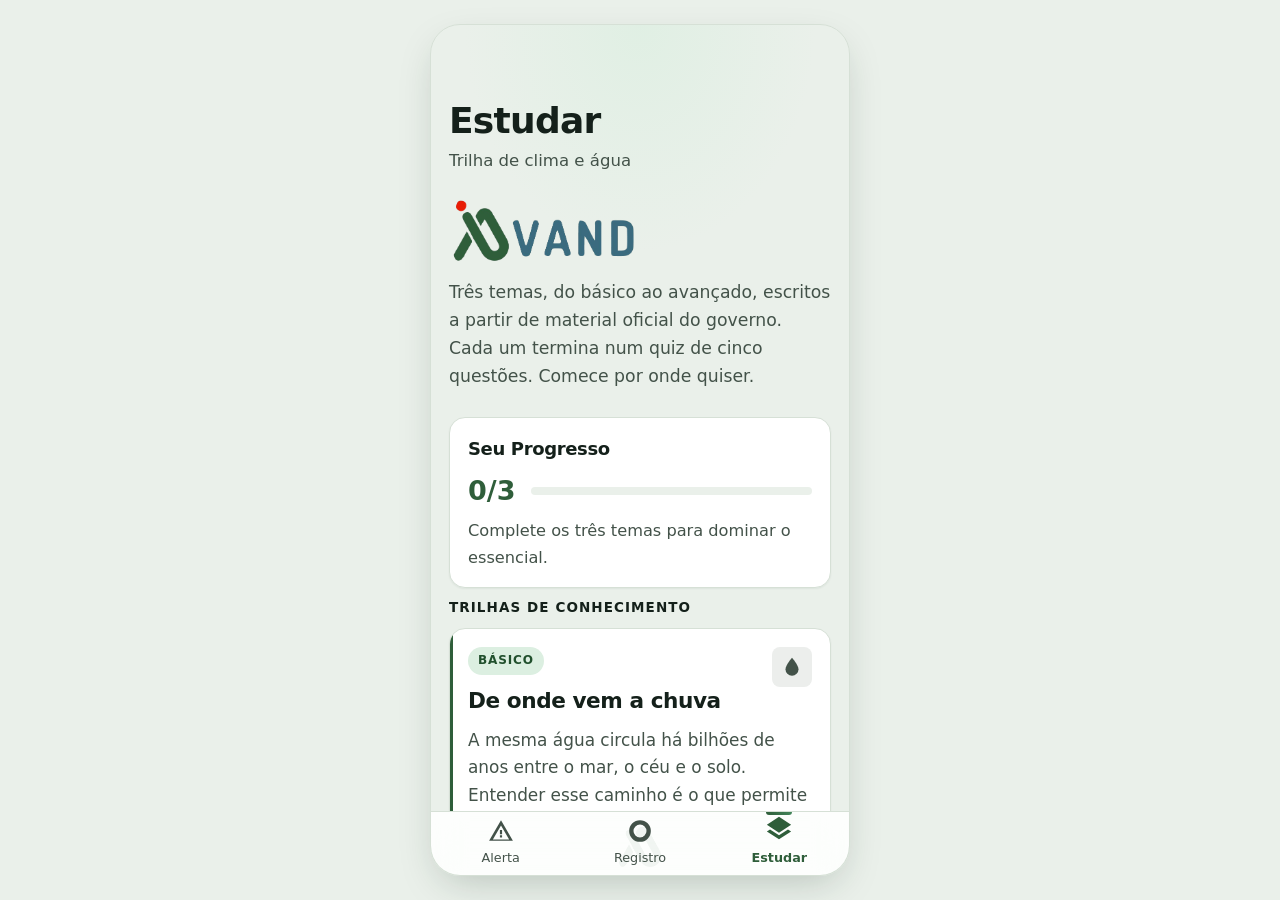
==== commit df82e46e: "feat(app): reforma mobile — transições, swipe e mais presença da marca Troca de tela ganha animação " ====
--- a/app/index.html
+++ b/app/index.html
@@ -3,12 +3,12 @@
 <head>
 <meta charset="utf-8">
 <meta name="viewport" content="width=device-width, initial-scale=1, viewport-fit=cover">
-<title>VAND — alerta, registro e estudo</title>
+<title>IA_VAND - alerta, registro e estudo</title>
 <meta name="description" content="Retransmite o aviso oficial do INMET, registra alagamento e ensina sobre clima com material oficial do governo.">
 <meta name="mobile-web-app-capable" content="yes">
 <meta name="apple-mobile-web-app-capable" content="yes">
 <meta name="apple-mobile-web-app-status-bar-style" content="default">
-<meta name="apple-mobile-web-app-title" content="VAND">
+<meta name="apple-mobile-web-app-title" content="IA_VAND">
 <meta name="color-scheme" content="light dark">
 <meta name="theme-color" content="#f8faf8" media="(prefers-color-scheme: light)">
 <meta name="theme-color" content="#0d1410" media="(prefers-color-scheme: dark)">
@@ -18,6 +18,7 @@
 <link rel="stylesheet" href="styles.css">
 </head>
 <body>
+<div class="splash" id="splash" aria-hidden="true"><div class="splash-marca"></div></div>
 <div class="app">
 
   <header class="topbar" id="topbar">
--- a/app/styles.css
+++ b/app/styles.css
@@ -1,5 +1,5 @@
 /*
- * Sistema visual do VAND — redesign implementado conforme
+ * Sistema visual do IA_VAND — redesign implementado conforme
  * docs/superpowers/plans/2026-08-22-redesign-sistema-visual-app.md
  *
  * Paleta derivada da marca: o verde do monograma (#2f5e3a) é o acento.
@@ -52,6 +52,13 @@
   --dur: .34s;
 
   --marca: url('icons/logo.png');
+  /* Monograma sem o ponto — para fora da "tela de Aviso" com Severidade e
+     fora do cabeçalho fixo, mas em superfícies que SÃO tela de Aviso (ex.:
+     Alerta calmo) ou decorativas persistentes (tabbar). Ver ADR 0003. */
+  --marca-mono: url('icons/mark-mono.png');
+  /* Monograma COM ponto, só para selos fora da tela de Aviso (ex.: recibo
+     de Registro enviado). */
+  --marca-selo: url('icons/mark.png');
 }
 
 @media (prefers-color-scheme: dark) {
@@ -82,6 +89,8 @@
     --sombra-3: 0 14px 40px -12px rgba(0, 0, 0, .7);
 
     --marca: url('icons/logo-dark.png');
+    --marca-mono: url('icons/mark-mono-dark.png');
+    --marca-selo: url('icons/mark-dark.png');
   }
 }
 
@@ -162,6 +171,27 @@
 
 .ico { display: block; flex: 0 0 auto; }
 
+/* ---------- splash de abertura ---------- */
+/* Instante isolado, fora da tela de Aviso e do cabeçalho fixo — a marca
+   completa (com ponto) pode aparecer aqui sem colidir com Severidade. */
+.splash {
+  position: fixed;
+  inset: 0;
+  z-index: 999;
+  display: flex;
+  align-items: center;
+  justify-content: center;
+  background: var(--bg);
+  opacity: 1;
+  transition: opacity .32s var(--ease);
+}
+.splash-marca {
+  width: clamp(130px, 38vw, 170px);
+  aspect-ratio: 551 / 198;
+  background: var(--marca) center/contain no-repeat;
+}
+.splash.saiu { opacity: 0; pointer-events: none; }
+
 .wrap {
   max-width: 760px;
   margin: 0 auto;
@@ -445,6 +475,92 @@
 
 .intro { color: var(--text-dim); font-size: .95rem; margin: 0 0 20px; }
 
+/* ---------- rodapé "Sobre o VAND" ---------- */
+.sobre-link-row { margin-top: 10px; padding-top: 18px; border-top: 1px solid var(--border); }
+.sobre-link {
+  display: flex;
+  align-items: center;
+  gap: 10px;
+  color: var(--text-dim);
+  font-size: .88rem;
+  text-decoration: none;
+  padding: 6px 2px;
+  transition: color .16s var(--ease);
+}
+.sobre-link:hover { color: var(--text); }
+.sobre-link-marca {
+  flex: 0 0 auto;
+  width: 20px; height: 22px;
+  background: var(--marca-mono) center/contain no-repeat;
+  opacity: .7;
+}
+
+/* ---------- índice do Tema ---------- */
+.tema-indice { display: grid; gap: 8px; margin-top: 4px; }
+
+.indice-item {
+  appearance: none;
+  font: inherit;
+  color: inherit;
+  text-align: left;
+  background: var(--surface);
+  border: 1px solid var(--border);
+  border-radius: var(--radius-sm);
+  padding: 12px 14px;
+  min-height: 52px;
+  cursor: pointer;
+  display: flex;
+  align-items: center;
+  gap: 12px;
+  box-shadow: var(--sombra-1);
+  transition: transform .16s var(--ease), border-color .16s var(--ease);
+  animation: surge .3s var(--ease) both;
+}
+.indice-item:hover { border-color: var(--border-forte); transform: translateX(2px); }
+.indice-item:active { transform: scale(.995); }
+
+.indice-num {
+  flex: 0 0 auto;
+  width: 26px; height: 26px;
+  border-radius: 50%;
+  background: var(--surface-3);
+  color: var(--text-dim);
+  display: grid; place-items: center;
+  font-size: .8rem; font-weight: 720;
+  font-variant-numeric: tabular-nums;
+}
+.indice-titulo { flex: 1 1 auto; font-weight: 600; letter-spacing: -0.01em; }
+.indice-estado {
+  flex: 0 0 auto;
+  font-size: .72rem;
+  color: var(--text-dim);
+  text-transform: uppercase;
+  letter-spacing: .07em;
+  font-weight: 750;
+}
+
+/* Lida: marca, borda e rótulo textual. Nunca só a cor — o brief proíbe
+   depender de cor, e vale em cima de tudo numa interface de emergência. */
+.indice-item.lida { border-color: color-mix(in srgb, var(--accent) 45%, var(--border)); }
+.indice-item.lida .indice-num {
+  background: var(--accent);
+  color: var(--accent-text);
+  font-size: 0;              /* esconde o número que o JS emite */
+}
+.indice-item.lida .indice-num::after { content: "✓"; font-size: .85rem; }
+.indice-item.lida .indice-estado { color: var(--accent-forte); }
+
+.indice-item.extra { background: var(--surface-2); }
+.indice-item.extra .indice-titulo { font-weight: 660; }
+
+/* ---------- rodapé de encadeamento ---------- */
+.encadeia-row {
+  margin-top: 28px;
+  padding-top: 20px;
+  border-top: 1px solid var(--border);
+}
+.encadeia { width: 100%; justify-content: center; }
+
 /* ---------- seções do Tema ---------- */
 .secao {
   margin: 0 0 32px;
@@ -653,11 +769,23 @@
 .ico-duvida-fraca { color: var(--text-dim); }
 
 .card-calmo {
+  position: relative;
+  overflow: hidden;
   background: var(--surface);
   border: 1px solid var(--border);
   border-radius: var(--radius);
   padding: 20px;
   box-shadow: var(--sombra-1);
+}
+/* Marca d'água discreta, sem ponto — esta é a tela de Aviso (ADR 0003). */
+.card-calmo::after {
+  content: "";
+  position: absolute;
+  top: 16px; right: 16px;
+  width: 34px; height: 37px;
+  background: var(--marca-mono) center/contain no-repeat;
+  opacity: .13;
+  pointer-events: none;
 }
 .card-calmo h2 {
   margin: 0 0 10px 0;
@@ -995,10 +1123,20 @@
   box-shadow: var(--sombra-1);
 }
 .registro-recibo h2 {
+  display: flex;
+  align-items: center;
+  gap: 10px;
   margin: 0 0 16px 0;
   font-size: 1.25rem;
   font-weight: 660;
   letter-spacing: -0.02em;
+}
+/* Selo da marca no recibo — não é a tela de Aviso, o ponto pode aparecer. */
+.registro-recibo h2::before {
+  content: "";
+  flex: 0 0 auto;
+  width: 22px; height: 24px;
+  background: var(--marca-selo) center/contain no-repeat;
 }
 .registro-recibo .pares {
   display: grid;
@@ -1097,6 +1235,19 @@
 }
 .tabbar button[aria-current="page"]::after { transform: scaleX(1); }
 
+/* Marca d'água decorativa, sem ponto, atrás dos botões — presença de marca
+   sem reabrir a questão de cor do ADR 0003. */
+.tabbar::before {
+  content: "";
+  position: absolute;
+  left: 50%; top: 50%;
+  width: 42px; height: 46px;
+  transform: translate(-50%, -50%);
+  background: var(--marca-mono) center/contain no-repeat;
+  opacity: .055;
+  pointer-events: none;
+}
+
 /* Selo de presença, nunca contagem — ver ESTADO.md, política de notificação. */
 .tabbar .selo {
   position: absolute;
@@ -1108,6 +1259,20 @@
   display: none;
 }
 .tabbar .selo.on { display: block; }
+
+/* ---------- transição entre telas ---------- */
+/* Só entrada, nunca saída: o conteúdo antigo já foi removido do DOM antes
+   desta classe entrar (render() é síncrono — ver app.js), então não há o
+   que animar saindo. É decorativo puro, por cima de um DOM já correto. */
+#tela.tela-entra-dir { animation: tela-entra-dir var(--dur) var(--ease) both; }
+#tela.tela-entra-esq { animation: tela-entra-esq var(--dur) var(--ease) both; }
+@keyframes tela-entra-dir { from { transform: translateX(26px); opacity: .5; } to { transform: translateX(0); opacity: 1; } }
+@keyframes tela-entra-esq { from { transform: translateX(-26px); opacity: .5; } to { transform: translateX(0); opacity: 1; } }
+
+/* ---------- arrasto (swipe entre abas / voltar de borda) ---------- */
+/* app.js aplica o transform direto no estilo durante o arrasto; esta
+   classe só desliga a transição de scroll normal pra não brigar com o dedo. */
+.app.arrastando #tela { transition: none; }
 
 /* ---------- foco visível, em tudo ---------- */
 :where(button, a, [tabindex]):focus-visible {
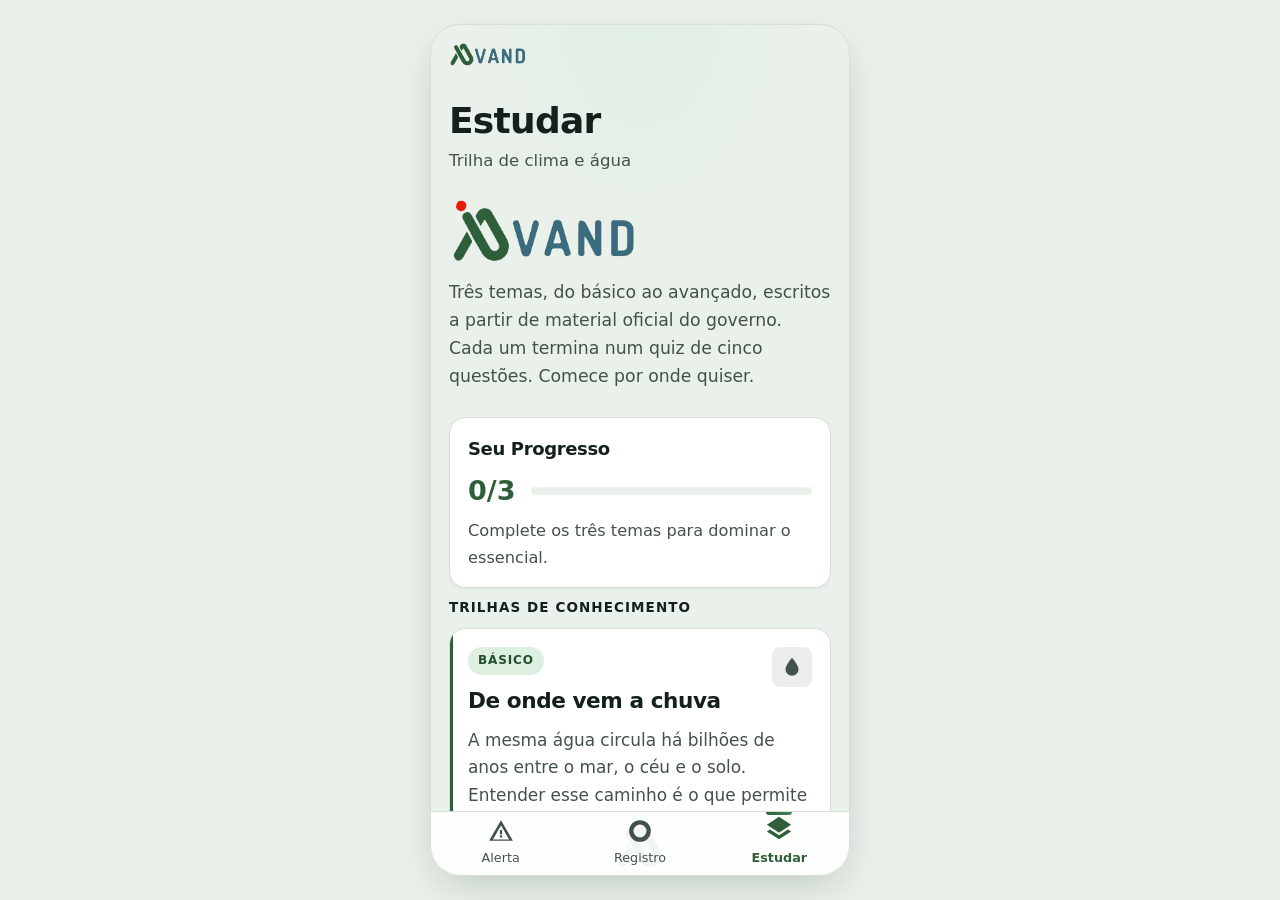
==== commit c2e9c2dc: "feat(app): logo do VAND no cabeçalho fixo de todas as telas A logo completa sem o ponto vermelho fic" ====
--- a/app/index.html
+++ b/app/index.html
@@ -23,6 +23,7 @@
 
   <header class="topbar" id="topbar">
     <button type="button" class="backbtn" id="voltar" hidden aria-label="Voltar">←</button>
+    <div class="topbar-marca" role="img" aria-label="IA_VAND"></div>
     <p class="topbar-titulo" id="topbar-titulo" aria-hidden="true"></p>
     <div class="progresso-leitura" id="progresso-leitura" aria-hidden="true"></div>
   </header>
--- a/app/styles.css
+++ b/app/styles.css
@@ -52,6 +52,10 @@
   --dur: .34s;
 
   --marca: url('icons/logo.png');
+  /* Logo completa SEM o ponto: a única que pode morar no cabeçalho fixo, que
+     fica no topo da tela de Aviso. Gerada por scripts/gerar_logo_sem_ponto.py
+     e vigiada por tests/test_logo_sem_ponto.py. Ver ADR 0003. */
+  --marca-topo: url('icons/logo-sem-ponto.png');
   /* Monograma sem o ponto — para fora da "tela de Aviso" com Severidade e
      fora do cabeçalho fixo, mas em superfícies que SÃO tela de Aviso (ex.:
      Alerta calmo) ou decorativas persistentes (tabbar). Ver ADR 0003. */
@@ -89,6 +93,7 @@
     --sombra-3: 0 14px 40px -12px rgba(0, 0, 0, .7);
 
     --marca: url('icons/logo-dark.png');
+    --marca-topo: url('icons/logo-sem-ponto-dark.png');
     --marca-mono: url('icons/mark-mono-dark.png');
     --marca-selo: url('icons/mark-dark.png');
   }
@@ -241,6 +246,15 @@
   margin: 6px 0 0;
   color: var(--text-dim);
   font-size: .92rem;
+}
+
+/* Logo do cabeçalho: sempre visível, em toda tela, antes mesmo de rolar. A
+   proporção é a do PNG (551x198); `flex: none` impede o título de espremê-la. */
+.topbar-marca {
+  flex: none;
+  height: 28px;
+  aspect-ratio: 551 / 198;
+  background: var(--marca-topo) left center/contain no-repeat;
 }
 
 /* Título do cabeçalho, que só entra quando o grande sai de vista. */
